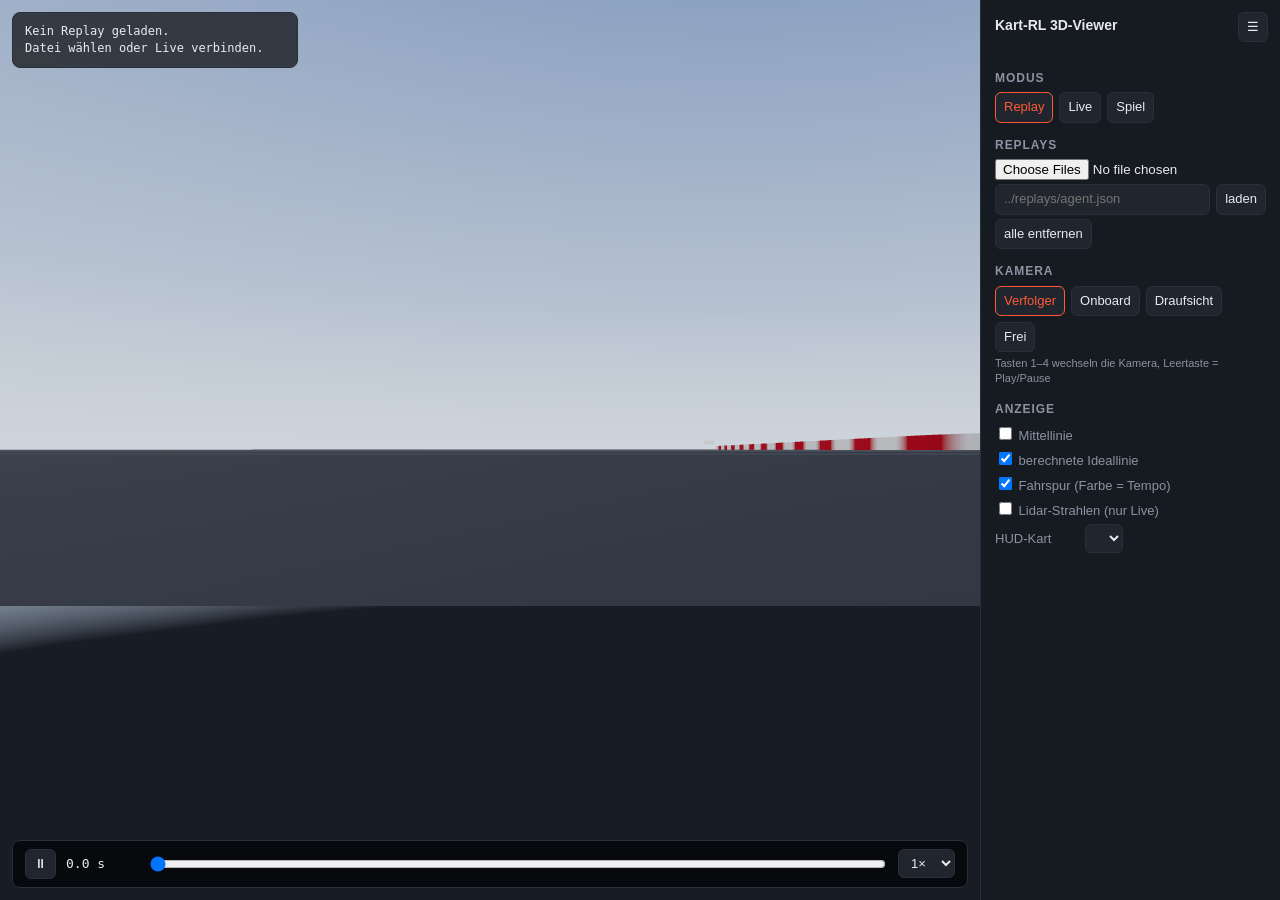
==== viewer/index.html @ 36a59f31 "Bandenregel über die Kart-Kontur, Drift-Strafe, Experiment-Dashboard, Spiel-Modus Mensch vs. KI, Ler" ====
<!doctype html>
<html lang="de">
<head>
<meta charset="utf-8">
<meta name="viewport" content="width=device-width, initial-scale=1">
<title>Kart-RL 3D-Viewer</title>
<style>
  :root { --bg:#0e1014; --panel:#161a21; --line:#2a303b; --fg:#e8eaf0; --muted:#8b93a3; --acc:#ff5a36; --ok:#3fd0ff; }
  html, body { margin:0; height:100%; background:var(--bg); color:var(--fg); font:13px/1.4 -apple-system, "Segoe UI", Roboto, sans-serif; overflow:hidden; }
  #scene { position:absolute; inset:0; }
  #hud { position:absolute; left:12px; top:12px; padding:10px 12px; background:#000000aa; border:1px solid var(--line); border-radius:8px; font-family: ui-monospace, Menlo, monospace; font-size:12px; white-space:pre; pointer-events:none; min-width:260px; }
  #panel { position:absolute; right:0; top:0; bottom:0; width:300px; background:var(--panel); border-left:1px solid var(--line); overflow-y:auto; padding:12px 14px 24px; box-sizing:border-box; transition:transform .2s; }
  #panel.hidden { transform:translateX(100%); }
  #toggle { position:absolute; right:12px; top:12px; z-index:5; }
  #panel.hidden ~ #toggle { right:12px; }
  h3 { margin:14px 0 6px; font-size:12px; text-transform:uppercase; letter-spacing:.08em; color:var(--muted); }
  button, select, input[type=text], input[type=number] { background:#20252e; color:var(--fg); border:1px solid var(--line); border-radius:6px; padding:5px 8px; font:inherit; }
  button { cursor:pointer; } button:hover { border-color:var(--muted); } button.active { border-color:var(--acc); color:var(--acc); }
  .row { display:flex; gap:6px; flex-wrap:wrap; align-items:center; margin:4px 0; }
  .row label { color:var(--muted); min-width:84px; }
  input[type=range] { width:100%; }
  .param { margin:6px 0; } .param .lbl { display:flex; justify-content:space-between; color:var(--muted); font-size:12px; }
  .param .lbl b { color:var(--fg); font-weight:500; font-family:ui-monospace, Menlo, monospace; }
  #timeline { position:absolute; left:12px; right:312px; bottom:12px; background:#000000aa; border:1px solid var(--line); border-radius:8px; padding:8px 12px; display:flex; gap:10px; align-items:center; }
  #panel.hidden ~ #timeline { right:12px; }
  #timeline input[type=range] { flex:1; }
  #legend { position:absolute; left:12px; bottom:64px; font-size:12px; pointer-events:none; }
  .sw { display:inline-block; width:10px; height:10px; border-radius:2px; margin-right:6px; vertical-align:middle; }
  #status { color:var(--muted); font-size:12px; min-height:16px; }
  .small { color:var(--muted); font-size:11px; }
  a { color:var(--ok); }
</style>
<script type="importmap">
{ "imports": { "three": "./vendor/three.module.js",
               "three/addons/": "./vendor/addons/" } }
</script>
</head>
<body>
<div id="scene"></div>
<div id="hud">lade Strecke …</div>
<div id="legend"></div>
<div id="panel">
  <div class="row"><b style="font-size:14px">Kart-RL 3D-Viewer</b></div>
  <div id="status"></div>

  <h3>Modus</h3>
  <div class="row">
    <button id="modeReplay" class="active">Replay</button>
    <button id="modeLive">Live</button>
    <button id="modeGame">Spiel</button>
  </div>

  <div id="replayBox">
    <h3>Replays</h3>
    <div class="row"><input type="file" id="file" accept=".json" multiple></div>
    <div class="row"><input type="text" id="url" placeholder="../replays/agent.json" style="flex:1"><button id="loadUrl">laden</button></div>
    <div id="replayList" class="small"></div>
    <div class="row"><button id="clearReplays">alle entfernen</button></div>
  </div>

  <div id="liveBox" style="display:none">
    <h3>Live (Python-Server)</h3>
    <div class="row"><input type="text" id="wsUrl" value="ws://localhost:8765" style="flex:1"><button id="connect">verbinden</button></div>
    <div id="trainingInfo" class="small" style="display:none; margin:6px 0">Training läuft. Das Kart fährt den <b>aktuellen Trainingsstand</b> (deterministisch, ohne Erkundungsrauschen) in Echtzeit; nach jedem Update fährt es mit der neuen Policy weiter. Policy wechseln und Parameter geht im Live-Server-Modus (<code>python -m kart_rl.live.server</code>).</div>
    <div id="gameBox" style="display:none">
      <div class="small" style="margin:6px 0">Du fährst gegen das Modell (halbtransparenter Geist, keine Kollision). Gleiche Physik, gleiche Bande: Kontakt kostet Tempo und macht die Runde ungültig.<br>
      <b>Pfeiltasten / WASD</b> = lenken, Gas, Bremse · <b>Backspace</b> = zurück auf die Strecke · <b>R</b> = Neustart · <b>1–4</b> = Kamera</div>
      <div class="row"><label>Name</label><input type="text" id="driverName" placeholder="dein Name" style="flex:1"><button id="setName">ok</button></div>
      <div class="row"><label>Gegner</label><select id="ghostPolicy" style="flex:1"></select></div>
      <div class="row"><button id="gameReset">Neustart (R)</button></div>
      <div id="gameLaps" class="small"></div>
    </div>
    <div id="serverControls">
      <div class="row">
        <button id="liveStart">Start</button><button id="liveStop">Stop</button><button id="liveReset">Reset</button>
      </div>
      <div class="row"><label>Policy</label><select id="policy" style="flex:1"></select></div>
      <div class="row"><label>Tempo</label><select id="liveSpeed"><option value="1">1×</option><option value="2">2×</option><option value="4">4×</option><option value="0">max</option></select></div>
      <h3>Parameter</h3>
      <div id="params" class="small">(Schema kommt vom Server)</div>
    </div>
  </div>

  <h3>Kamera</h3>
  <div class="row">
    <button data-cam="chase" class="cam active">Verfolger</button>
    <button data-cam="onboard" class="cam">Onboard</button>
    <button data-cam="top" class="cam">Draufsicht</button>
    <button data-cam="free" class="cam">Frei</button>
  </div>
  <div class="small">Tasten 1–4 wechseln die Kamera, Leertaste = Play/Pause</div>

  <h3>Anzeige</h3>
  <div class="row"><label><input type="checkbox" id="showCenter"> Mittellinie</label></div>
  <div class="row"><label><input type="checkbox" id="showRaceline" checked> berechnete Ideallinie</label></div>
  <div class="row"><label><input type="checkbox" id="showTrail" checked> Fahrspur (Farbe = Tempo)</label></div>
  <div class="row"><label><input type="checkbox" id="showLidar"> Lidar-Strahlen (nur Live)</label></div>
  <div class="row"><label>HUD-Kart</label><select id="hudKart"></select></div>
</div>
<button id="toggle">☰</button>
<div id="timeline">
  <button id="play">⏸</button>
  <span id="time" style="font-family:ui-monospace, Menlo, monospace; min-width:72px">0.0 s</span>
  <input type="range" id="scrub" min="0" max="1000" value="0">
  <select id="speed"><option value="0.25">¼×</option><option value="0.5">½×</option><option value="1" selected>1×</option><option value="2">2×</option><option value="4">4×</option></select>
</div>

<script type="module">
import * as THREE from 'three';
import { OrbitControls } from 'three/addons/controls/OrbitControls.js';
import { GLTFLoader } from 'three/addons/loaders/GLTFLoader.js';

// ------------------------------------------------------------------ helpers
const $ = id => document.getElementById(id);
const TRACK_URL = '../kart_rl/data/race_inn_roggwil.json';
const RACELINE_URL = '../kart_rl/data/race_inn_roggwil_raceline.json';
const DEFAULT_REPLAYS = ['../replays/agent.json', '../replays/baseline_raceline.json'];
const COLORS = [0xff5a36, 0x3fd0ff, 0xffb000, 0x7cff6b, 0xd36bff, 0xffffff];
const W = (x, y) => new THREE.Vector3(x, 0, -y);          // world (x east, y north) -> three.js
const lerpAngle = (a, b, t) => { let d = b - a; while (d > Math.PI) d -= 2 * Math.PI; while (d < -Math.PI) d += 2 * Math.PI; return a + d * t; };
const speedColor = v => new THREE.Color().setHSL(0.66 - 0.66 * Math.min(v / 18, 1), 0.9, 0.55);

// ------------------------------------------------------------------ scene
const renderer = new THREE.WebGLRenderer({ antialias: true });
renderer.setPixelRatio(Math.min(window.devicePixelRatio, 2));
renderer.shadowMap.enabled = true;
renderer.shadowMap.type = THREE.PCFSoftShadowMap;
renderer.toneMapping = THREE.ACESFilmicToneMapping;
$('scene').appendChild(renderer.domElement);
const scene = new THREE.Scene();
scene.background = new THREE.Color(0x0e1014);
scene.fog = new THREE.Fog(0x9fb4cc, 220, 520);
{ // sky dome with a vertical gradient (vertex colours on an inverted sphere)
  const g = new THREE.SphereGeometry(600, 32, 16);
  const pos = g.attributes.position, col = [];
  const top = new THREE.Color(0x2f5d9e), horizon = new THREE.Color(0xc9d8ea), ground = new THREE.Color(0x2a2e36);
  for (let i = 0; i < pos.count; i++) {
    const y = pos.getY(i) / 600;
    const c = y >= 0 ? horizon.clone().lerp(top, Math.pow(y, 0.6)) : horizon.clone().lerp(ground, Math.min(-y * 6, 1));
    col.push(c.r, c.g, c.b);
  }
  g.setAttribute('color', new THREE.Float32BufferAttribute(col, 3));
  const sky = new THREE.Mesh(g, new THREE.MeshBasicMaterial({ vertexColors: true, side: THREE.BackSide, fog: false }));
  scene.add(sky);
  scene.background = null;
}
const camera = new THREE.PerspectiveCamera(60, 1, 0.1, 800);
const controls = new OrbitControls(camera, renderer.domElement);
controls.enableDamping = true;
controls.enabled = false;

scene.add(new THREE.HemisphereLight(0xdfe7ff, 0x30343c, 1.1));
const sun = new THREE.DirectionalLight(0xffffff, 2.2);
sun.castShadow = true;
sun.shadow.mapSize.set(2048, 2048);
scene.add(sun);

function resize() {
  const w = window.innerWidth, h = window.innerHeight;
  renderer.setSize(w, h);
  camera.aspect = w / h;
  camera.updateProjectionMatrix();
}
window.addEventListener('resize', resize);
resize();

// ------------------------------------------------------------------ track
let track = null, raceline = null, center = null;
const overlays = {};
let bounds = { cx: 70, cz: -55, size: 140 };

function ribbon(left, right, color, closed, y = 0) {
  const n = left.length, pos = [], idx = [];
  for (let i = 0; i < n; i++) { pos.push(left[i][0], y, -left[i][1], right[i][0], y, -right[i][1]); }
  const m = closed ? n : n - 1;
  for (let i = 0; i < m; i++) { const j = (i + 1) % n; idx.push(2 * i, 2 * i + 1, 2 * j, 2 * i + 1, 2 * j + 1, 2 * j); }
  const g = new THREE.BufferGeometry();
  g.setAttribute('position', new THREE.Float32BufferAttribute(pos, 3));
  g.setIndex(idx);
  g.computeVertexNormals();
  const mesh = new THREE.Mesh(g, new THREE.MeshStandardMaterial({ color, roughness: 0.95, metalness: 0, side: THREE.DoubleSide }));
  mesh.receiveShadow = true;
  return mesh;
}

function wall(points, closed, h = 0.45) {
  const n = points.length, pos = [], col = [], idx = [];
  const red = new THREE.Color(0xd12c2c), white = new THREE.Color(0xf2f2f2);
  for (let i = 0; i < n; i++) {
    const c = (Math.floor(i / 3) % 2) ? red : white;
    pos.push(points[i][0], 0, -points[i][1], points[i][0], h, -points[i][1]);
    col.push(c.r, c.g, c.b, c.r, c.g, c.b);
  }
  const m = closed ? n : n - 1;
  for (let i = 0; i < m; i++) { const j = (i + 1) % n; idx.push(2 * i, 2 * i + 1, 2 * j, 2 * i + 1, 2 * j + 1, 2 * j); }
  const g = new THREE.BufferGeometry();
  g.setAttribute('position', new THREE.Float32BufferAttribute(pos, 3));
  g.setAttribute('color', new THREE.Float32BufferAttribute(col, 3));
  g.setIndex(idx);
  g.computeVertexNormals();
  const mesh = new THREE.Mesh(g, new THREE.MeshStandardMaterial({ vertexColors: true, roughness: 0.8, side: THREE.DoubleSide }));
  mesh.castShadow = true;
  return mesh;
}

function polyline(points, color, closed, y = 0.03, width = 1) {
  const pts = points.map(p => W(p[0], p[1]).setY(y));
  if (closed) pts.push(pts[0].clone());
  const g = new THREE.BufferGeometry().setFromPoints(pts);
  return new THREE.Line(g, new THREE.LineBasicMaterial({ color, linewidth: width, transparent: true, opacity: 0.9 }));
}

function checkerTexture() {
  const c = document.createElement('canvas'); c.width = 64; c.height = 16;
  const ctx = c.getContext('2d');
  for (let i = 0; i < 8; i++) for (let j = 0; j < 2; j++) { ctx.fillStyle = ((i + j) % 2) ? '#111' : '#eee'; ctx.fillRect(i * 8, j * 8, 8, 8); }
  const t = new THREE.CanvasTexture(c); t.magFilter = THREE.NearestFilter; return t;
}

function buildTrack(t) {
  track = t;
  const x = t.centerline.map(p => p[0]), y = t.centerline.map(p => p[1]);
  const x0 = Math.min(...x), x1 = Math.max(...x), y0 = Math.min(...y), y1 = Math.max(...y);
  bounds = { cx: (x0 + x1) / 2, cz: -(y0 + y1) / 2, size: Math.max(x1 - x0, y1 - y0) + 20 };
  const floor = new THREE.Mesh(new THREE.PlaneGeometry(bounds.size * 3, bounds.size * 3),
    new THREE.MeshStandardMaterial({ color: 0x3a3f48, roughness: 1 }));
  floor.rotation.x = -Math.PI / 2; floor.position.set(bounds.cx, -0.02, bounds.cz); floor.receiveShadow = true;
  scene.add(floor);
  const grid = new THREE.GridHelper(bounds.size * 2, 40, 0x4a505b, 0x4a505b);
  grid.position.set(bounds.cx, -0.015, bounds.cz); scene.add(grid);

  scene.add(ribbon(t.left_edge, t.right_edge, 0x6a6f78, true));
  scene.add(ribbon(t.pit_lane.left_edge, t.pit_lane.right_edge, 0x474a52, false, -0.005));
  scene.add(wall(t.left_edge, true));
  scene.add(wall(t.right_edge, true));
  // start/finish line
  const l = t.left_edge[0], r = t.right_edge[0];
  const len = Math.hypot(r[0] - l[0], r[1] - l[1]);
  const sf = new THREE.Mesh(new THREE.PlaneGeometry(len, 0.8), new THREE.MeshBasicMaterial({ map: checkerTexture() }));
  sf.rotation.x = -Math.PI / 2;
  sf.rotation.z = -Math.atan2(r[1] - l[1], r[0] - l[0]);
  sf.position.set((l[0] + r[0]) / 2, 0.01, -(l[1] + r[1]) / 2);
  scene.add(sf);
  // overlays
  overlays.center = polyline(t.centerline, 0x8a8f99, true, 0.03);
  overlays.center.visible = $('showCenter').checked;
  scene.add(overlays.center);
  // distance markers every 100 m
  for (let i = 0; i < t.centerline.length; i += 100) {
    const c = t.centerline[i], l = t.left_edge[i];
    const d = Math.hypot(l[0] - c[0], l[1] - c[1]) || 1;
    scene.add(label(`${i} m`, [l[0] + (l[0] - c[0]) / d * 1.5, l[1] + (l[1] - c[1]) / d * 1.5], 0.35));
  }
  // sun / shadow camera covering the track
  scene.children.filter(o => o.geometry && o.geometry.type === 'SphereGeometry' && o.material.side === THREE.BackSide)
    .forEach(o => o.position.set(bounds.cx, 0, bounds.cz));
  sun.position.set(bounds.cx - 60, 120, bounds.cz - 40);
  sun.target.position.set(bounds.cx, 0, bounds.cz); scene.add(sun.target);
  const s = sun.shadow.camera; s.left = -bounds.size; s.right = bounds.size; s.top = bounds.size; s.bottom = -bounds.size; s.far = 400;
  s.updateProjectionMatrix();
  setCamera('chase');
}

function label(text, p, scale = 1) {
  const c = document.createElement('canvas'); c.width = 256; c.height = 64;
  const ctx = c.getContext('2d'); ctx.font = '36px sans-serif'; ctx.fillStyle = '#cfd4dd'; ctx.textAlign = 'center';
  ctx.fillText(text, 128, 46);
  const sp = new THREE.Sprite(new THREE.SpriteMaterial({ map: new THREE.CanvasTexture(c), transparent: true }));
  sp.scale.set(8 * scale, 2 * scale, 1); sp.position.copy(W(p[0], p[1])).setY(0.9);
  return sp;
}

// ------------------------------------------------------------------ kart model
let gltfKart = null;
new GLTFLoader().load('assets/kart.glb', g => { gltfKart = g.scene; }, undefined, () => {});

function makeKart(color) {
  const g = new THREE.Group();
  if (gltfKart) { const m = gltfKart.clone(); g.add(m); return g; }
  const body = new THREE.MeshStandardMaterial({ color, roughness: 0.5, metalness: 0.2 });
  const dark = new THREE.MeshStandardMaterial({ color: 0x15171b, roughness: 0.9 });
  const add = (geo, mat, x, y, z, rx = 0, ry = 0, rz = 0) => { const m = new THREE.Mesh(geo, mat); m.position.set(x, y, z); m.rotation.set(rx, ry, rz); m.castShadow = true; g.add(m); return m; };
  add(new THREE.BoxGeometry(1.5, 0.06, 0.9), body, 0.05, 0.12, 0);            // floor tray
  add(new THREE.BoxGeometry(0.55, 0.18, 0.85), body, 0.78, 0.2, 0);           // nose
  add(new THREE.BoxGeometry(0.9, 0.14, 0.2), body, -0.1, 0.17, 0.55);         // side pods
  add(new THREE.BoxGeometry(0.9, 0.14, 0.2), body, -0.1, 0.17, -0.55);
  add(new THREE.BoxGeometry(0.1, 0.16, 1.3), body, -0.9, 0.2, 0);             // rear bumper
  add(new THREE.BoxGeometry(0.42, 0.5, 0.46), dark, -0.3, 0.38, 0);           // seat
  add(new THREE.BoxGeometry(0.3, 0.45, 0.38), new THREE.MeshStandardMaterial({ color: 0x2f6fde }), -0.25, 0.5, 0); // torso
  add(new THREE.SphereGeometry(0.15, 16, 12), new THREE.MeshStandardMaterial({ color: 0xf2f2f2 }), -0.25, 0.86, 0); // helmet
  add(new THREE.BoxGeometry(0.35, 0.08, 0.2), dark, -0.35, 0.28, 0.42);       // engine
  const wheel = new THREE.MeshStandardMaterial({ color: 0x101114, roughness: 0.7 });
  const fw = (z) => add(new THREE.CylinderGeometry(0.14, 0.14, 0.13, 20), wheel, 0.52, 0.14, z, Math.PI / 2, 0, 0);
  const rw = (z) => add(new THREE.CylinderGeometry(0.17, 0.17, 0.2, 20), wheel, -0.52, 0.17, z, Math.PI / 2, 0, 0);
  g.userData.frontWheels = [fw(0.5), fw(-0.5)];
  rw(0.6); rw(-0.6);
  const sw = add(new THREE.TorusGeometry(0.14, 0.02, 8, 24), dark, 0.12, 0.52, 0, 0, Math.PI / 2 + 0.6, 0);
  g.userData.steeringWheel = sw;
  return g;
}

// ------------------------------------------------------------------ replays / karts
const karts = [];   // {name, color, traj, group, trail, trailN, lapTimes}
let tCursor = 0, playing = true, playSpeed = 1, mode = 'replay';
let hudIndex = 0;

function addKart(name, traj, meta = {}) {
  const color = COLORS[karts.length % COLORS.length];
  const group = makeKart(color);
  scene.add(group);
  const n = traj.t.length;
  const g = new THREE.BufferGeometry();
  g.setAttribute('position', new THREE.Float32BufferAttribute(new Float32Array(Math.max(n, 2) * 3), 3));
  g.setAttribute('color', new THREE.Float32BufferAttribute(new Float32Array(Math.max(n, 2) * 3), 3));
  const trail = new THREE.Line(g, new THREE.LineBasicMaterial({ vertexColors: true, transparent: true, opacity: 0.85 }));
  trail.frustumCulled = false;
  scene.add(trail);
  const k = { name, color, traj, group, trail, trailN: 0, meta, lapTimes: meta.lap_times || [] };
  karts.push(k);
  fillTrail(k);
  refreshKartList();
  return k;
}

function fillTrail(k) {
  const n = k.traj.t.length, pos = k.trail.geometry.attributes.position, col = k.trail.geometry.attributes.color;
  if (pos.count < n) {  // grow (live mode)
    const g = k.trail.geometry;
    const cap = Math.max(n * 2, 1024);
    const np = new Float32Array(cap * 3), nc = new Float32Array(cap * 3);
    np.set(pos.array); nc.set(col.array);
    g.setAttribute('position', new THREE.Float32BufferAttribute(np, 3));
    g.setAttribute('color', new THREE.Float32BufferAttribute(nc, 3));
    k.trailN = 0;
    return fillTrail(k);
  }
  for (let i = k.trailN; i < n; i++) {
    pos.setXYZ(i, k.traj.x[i], 0.08, -k.traj.y[i]);
    const c = speedColor(Math.hypot(k.traj.vx[i], k.traj.vy[i] || 0));
    col.setXYZ(i, c.r, c.g, c.b);
  }
  pos.needsUpdate = true; col.needsUpdate = true;
  k.trailN = n;
}

function removeKarts() {
  for (const k of karts) { scene.remove(k.group); scene.remove(k.trail); }
  karts.length = 0;
  refreshKartList();
}

function refreshKartList() {
  $('replayList').innerHTML = karts.map((k, i) => `<div><span class="sw" style="background:#${k.color.toString(16).padStart(6, '0')}"></span>${k.name}` +
    (k.lapTimes.length ? ` – Runden: ${k.lapTimes.map(t => t.toFixed(2) + ' s').join(', ')}` : '') + `</div>`).join('');
  $('legend').innerHTML = karts.map(k => `<div><span class="sw" style="background:#${k.color.toString(16).padStart(6, '0')}"></span>${k.name}</div>`).join('');
  $('hudKart').innerHTML = karts.map((k, i) => `<option value="${i}">${k.name}</option>`).join('');
  $('hudKart').value = Math.min(hudIndex, Math.max(karts.length - 1, 0));
  updateScrub();
}

function maxTime() { return Math.max(0, ...karts.map(k => k.traj.t[k.traj.t.length - 1] || 0)); }
function updateScrub() { const m = maxTime(); $('scrub').max = Math.max(1, Math.round(m * 10)); }

function sample(traj, t) {
  const T = traj.t, n = T.length;
  if (n === 0) return null;
  if (t <= T[0]) return at(traj, 0);
  if (t >= T[n - 1]) return at(traj, n - 1);
  let lo = 0, hi = n - 1;
  while (hi - lo > 1) { const mid = (lo + hi) >> 1; if (T[mid] <= t) lo = mid; else hi = mid; }
  const a = at(traj, lo), b = at(traj, hi), u = (t - T[lo]) / Math.max(T[hi] - T[lo], 1e-6);
  const out = {};
  for (const key of Object.keys(a)) {
    if (typeof a[key] !== 'number') { out[key] = a[key]; continue; }
    out[key] = key === 'yaw' ? lerpAngle(a[key], b[key], u) : (key === 'lap' ? a[key] : a[key] + (b[key] - a[key]) * u);
  }
  return out;
}
function at(traj, i) { const o = {}; for (const key of Object.keys(traj)) o[key] = traj[key][i]; return o; }

// ------------------------------------------------------------------ camera
let camMode = 'chase';
const camPos = new THREE.Vector3(), camLook = new THREE.Vector3();
function setCamera(m) {
  camMode = m;
  document.querySelectorAll('.cam').forEach(b => b.classList.toggle('active', b.dataset.cam === m));
  controls.enabled = (m === 'free');
  if (m === 'top') { camera.position.set(bounds.cx, bounds.size * 1.05, bounds.cz + 1); camera.lookAt(bounds.cx, 0, bounds.cz); }
  if (m === 'free') { controls.target.set(bounds.cx, 0, bounds.cz); camera.position.set(bounds.cx + 40, 60, bounds.cz + 90); controls.update(); }
}
document.querySelectorAll('.cam').forEach(b => b.addEventListener('click', () => setCamera(b.dataset.cam)));

function updateCamera(k, st, dt) {
  if (!st) return;
  const p = W(st.x, st.y), fwd = new THREE.Vector3(Math.cos(st.yaw), 0, -Math.sin(st.yaw));
  if (camMode === 'chase') {
    camPos.copy(p).addScaledVector(fwd, -9).add(new THREE.Vector3(0, 4, 0));
    camLook.copy(p).addScaledVector(fwd, 6).add(new THREE.Vector3(0, 0.8, 0));
    const a = 1 - Math.exp(-dt * 4);
    camera.position.lerp(camPos, a);
    camera.lookAt(camLook);
  } else if (camMode === 'onboard') {
    camera.position.copy(p).addScaledVector(fwd, -0.2).add(new THREE.Vector3(0, 1.0, 0));
    camLook.copy(p).addScaledVector(fwd, 10).add(new THREE.Vector3(0, 0.5, 0));
    camera.lookAt(camLook);
  }
}

// ------------------------------------------------------------------ HUD
function fmt(v, d = 1) { return (v === undefined || v === null || Number.isNaN(v)) ? '–' : v.toFixed(d); }
function hud(k, st) {
  if (!k || !st) { $('hud').textContent = karts.length ? '' : 'Kein Replay geladen.\nDatei wählen oder Live verbinden.'; return; }
  const v = Math.hypot(st.vx, st.vy || 0) * 3.6;
  const lap = (st.lap ?? 0) + 1;
  let lapT = st.t - (k.lapStarts && k.lapStarts[st.lap] !== undefined ? k.lapStarts[st.lap] : 0);
  const last = k.lapTimes[st.lap - 1];
  const lines = [
    `${k.name}`,
    `t ${fmt(st.t)} s   Runde ${lap}   Rundenzeit ${fmt(lapT, 2)} s` + (last ? `   letzte ${last.toFixed(2)} s` : ''),
    `v ${fmt(v)} km/h   s ${fmt(st.s, 0)} m`,
    `Lenkung ${fmt((st.steer || 0) * 57.3)}°   Gas/Bremse ${fmt(st.throttle, 2)}   Drift ${fmt(Math.abs(st.vx) > 1 ? Math.abs(Math.atan2(st.vy || 0, st.vx)) * 57.3 : 0)}°`,
  ];
  for (const key of ['compound', 'tire_wear', 'grip', 'boost', 'in_pit', 'pit_stops']) {
    if (st[key] !== undefined) lines.push(`${key}: ${typeof st[key] === 'number' ? fmt(st[key], 2) : st[key]}`);
  }
  if (k.lapTimes.length) lines.push(`Runden: ${k.lapTimes.map(t => t.toFixed(2)).join(' | ')}  beste ${Math.min(...k.lapTimes).toFixed(2)} s`);
  if (game && game.du) {
    if (game.countdown > 0) lines.push('', `START IN ${Math.ceil(game.countdown)} …`);
    const g = (h) => `Runde ${h.lap}  aktuell ${fmt(h.current, 2)} s  letzte ${h.last != null ? fmt(h.last, 2) + (h.last_valid === false ? '*' : '') : '–'}  beste ${h.best != null ? fmt(h.best, 2) : '–'}`;
    lines.push('', `DU   ${g(game.du)}${game.du.contact ? '   BANDENKONTAKT – Runde ungültig' : ''}`, `KI   ${g(game.ki)}`);
    if (game.delta !== undefined) lines.push(`Δ beste Runde ${game.delta > 0 ? '+' : ''}${game.delta.toFixed(2)} s ${game.delta > 0 ? '(KI schneller)' : '(du bist schneller!)'}`);
  }
  if (training) {
    const head = training.finished ? 'TRAINING FERTIG' : 'TRAINING';
    const gen = training.generation ? `   Generation ${training.generation}` : '';
    lines.push('', `${head}  ${training.steps.toLocaleString('de-CH')} Schritte${gen}   ${training.episodes ? training.episodes + ' Episoden   ' : ''}${fmt(training.steps_per_s, 0)} Schritte/s`,
      `Ø Return ${fmt(training.ep_rew_mean, 0)}   beste Rundenzeit ${training.best_lap ? training.best_lap.toFixed(2) + ' s' : '–'}   ${fmt(training.elapsed_s / 60, 1)} min`);
    if (training.population) {
      lines.push('Population (Rang, Rundenzeit, Lernrate):');
      for (const w of training.population) lines.push(`  w${w.id}  ${w.lap ? w.lap.toFixed(2) + ' s' : fmt(w.distance, 0) + ' m'}   lr ${Number(w.lr).toExponential(1)}  ent ${fmt(w.ent, 3)}  clip ${fmt(w.clip, 2)}`);
    }
  }
  $('hud').textContent = lines.join('\n');
}
let training = null;

function computeLapStarts(k) {
  const starts = [0]; const L = k.traj.lap;
  for (let i = 1; i < L.length; i++) if (L[i] !== L[i - 1]) starts[L[i]] = k.traj.t[i];
  k.lapStarts = starts;
}

// ------------------------------------------------------------------ main loop
const clock = new THREE.Clock();
function animate() {
  requestAnimationFrame(animate);
  frame(Math.min(clock.getDelta(), 0.1));
}
const renderOnce = () => frame(1 / 60);
function frame(dt) {
  if (mode === 'replay') {
    if (playing && karts.length) { tCursor += dt * playSpeed; if (tCursor > maxTime()) tCursor = 0; }
  }
  let hudState = null, hudK = karts[hudIndex] || karts[0];
  for (const k of karts) {
    const st = (mode === 'live' || mode === 'game') ? (k.traj.t.length ? at(k.traj, k.traj.t.length - 1) : null) : sample(k.traj, tCursor);
    if (!st) continue;
    k.group.position.copy(W(st.x, st.y));
    k.group.rotation.y = st.yaw;
    if (k.group.userData.frontWheels) for (const w of k.group.userData.frontWheels) w.rotation.y = st.steer || 0;
    if (k.group.userData.steeringWheel) k.group.userData.steeringWheel.rotation.x = -(st.steer || 0) * 2.5;
    k.trail.visible = $('showTrail').checked;
    if (k.trail.visible) {
      const n = k.traj.t.length; let hi = n;
      if (mode === 'replay') { hi = 0; while (hi < n && k.traj.t[hi] <= tCursor) hi++; }
      k.trail.geometry.setDrawRange(0, Math.max(hi, 1));
    }
    if (k.group.userData.offMarker) k.group.userData.offMarker.visible = !!st.off_track;
    if (k === hudK) hudState = st;
  }
  if (hudK && hudState) updateCamera(hudK, hudState, dt);
  hud(hudK, hudState);
  if (mode === 'replay') { $('time').textContent = `${tCursor.toFixed(1)} s`; if (!scrubbing) $('scrub').value = Math.round(tCursor * 10); }
  if (lidarLines) lidarLines.visible = $('showLidar').checked && mode === 'live';
  if (game) { const gk = liveKarts['du']; if (gk && gk !== karts[hudIndex]) { hudIndex = karts.indexOf(gk); $('hudKart').value = hudIndex; } }
  if (controls.enabled) controls.update();
  renderer.render(scene, camera);
}

// ------------------------------------------------------------------ UI wiring
let scrubbing = false;
$('scrub').addEventListener('input', e => { scrubbing = true; tCursor = e.target.value / 10; });
$('scrub').addEventListener('change', () => { scrubbing = false; });
$('play').addEventListener('click', () => { playing = !playing; $('play').textContent = playing ? '⏸' : '▶'; });
$('speed').addEventListener('change', e => { playSpeed = parseFloat(e.target.value); });
$('toggle').addEventListener('click', () => $('panel').classList.toggle('hidden'));
$('showCenter').addEventListener('change', e => { if (overlays.center) overlays.center.visible = e.target.checked; });
$('showRaceline').addEventListener('change', e => { if (overlays.raceline) overlays.raceline.visible = e.target.checked; });
$('hudKart').addEventListener('change', e => { hudIndex = parseInt(e.target.value); });
$('clearReplays').addEventListener('click', () => { removeKarts(); tCursor = 0; });
window.addEventListener('keydown', e => {
  if (e.target.tagName === 'INPUT' || e.target.tagName === 'SELECT') return;
  if (e.key === ' ') { e.preventDefault(); if (mode === 'replay') $('play').click(); }
  const cams = { '1': 'chase', '2': 'onboard', '3': 'top', '4': 'free' };
  if (cams[e.key]) setCamera(cams[e.key]);
});
$('modeReplay').addEventListener('click', () => setMode('replay'));
$('modeLive').addEventListener('click', () => setMode('live'));
$('modeGame').addEventListener('click', () => setMode('game'));
function setMode(m) {
  if (m === 'live' || m === 'game') { for (const k of [...karts]) if (!Object.values(liveKarts).includes(k)) { scene.remove(k.group); scene.remove(k.trail); karts.splice(karts.indexOf(k), 1); } refreshKartList(); }
  if (m === 'replay') { clearLive(); training = null; game = null; }
  mode = m;
  $('modeReplay').classList.toggle('active', m === 'replay');
  $('modeLive').classList.toggle('active', m === 'live');
  $('modeGame').classList.toggle('active', m === 'game');
  $('replayBox').style.display = m === 'replay' ? '' : 'none';
  $('liveBox').style.display = (m === 'live' || m === 'game') ? '' : 'none';
  $('gameBox').style.display = m === 'game' ? '' : 'none';
  if (m !== 'game') $('serverControls').style.display = '';
  $('timeline').style.display = m === 'replay' ? '' : 'none';
}

function loadReplayObject(name, obj) {
  const traj = obj.trajectory || obj;
  if (!traj.t || !traj.x) { status(`${name}: kein gültiges Replay`); return; }
  const k = addKart(name.replace(/\.json$/, ''), traj, obj.meta || {});
  computeLapStarts(k);
  status(`geladen: ${name} (${traj.t.length} Schritte)`);
}
$('file').addEventListener('change', async e => {
  for (const f of e.target.files) loadReplayObject(f.name, JSON.parse(await f.text()));
});
$('loadUrl').addEventListener('click', () => loadReplayUrl($('url').value));
async function loadReplayUrl(url, quiet = false) {
  try { const r = await fetch(url); if (!r.ok) throw new Error(r.status); loadReplayObject(url.split('/').pop(), await r.json()); }
  catch (err) { if (!quiet) status(`konnte ${url} nicht laden (${err.message})`); }
}
function status(msg) { $('status').textContent = msg; }

// ------------------------------------------------------------------ live mode
let ws = null, liveKart = null, lidarLines = null;
let retryUntil = 0, retryTimer = null;   // auto-reconnect while a freshly started trainer/server is still booting
function connectLive() {
  clearTimeout(retryTimer);
  let opened = false;
  ws = new WebSocket($('wsUrl').value);
  ws.onopen = () => { opened = true; retryUntil = 0; status('verbunden'); $('connect').textContent = 'trennen'; };
  ws.onclose = () => {
    ws = null; training = null; $('connect').textContent = 'verbinden';
    if (!opened && Date.now() < retryUntil) {
      status(`Server startet noch – verbinde erneut … (${Math.ceil((retryUntil - Date.now()) / 1000)} s)`);
      retryTimer = setTimeout(connectLive, 2000);
    } else status(opened ? 'Verbindung getrennt' : 'Verbindung fehlgeschlagen – läuft der Server? (Dashboard: Log des Laufs prüfen)');
  };
  ws.onerror = () => {};
  ws.onmessage = ev => handleLive(JSON.parse(ev.data));
}
$('connect').addEventListener('click', () => {
  if (ws) { retryUntil = 0; clearTimeout(retryTimer); ws.close(); ws = null; $('connect').textContent = 'verbinden'; return; }
  retryUntil = Date.now() + 15000;
  connectLive();
});
const send = o => { if (ws && ws.readyState === 1) ws.send(JSON.stringify(o)); };
$('liveStart').addEventListener('click', () => send({ type: 'control', action: 'start' }));
$('liveStop').addEventListener('click', () => send({ type: 'control', action: 'stop' }));
$('liveReset').addEventListener('click', () => { send({ type: 'control', action: 'reset' }); });
$('policy').addEventListener('change', e => send({ type: 'select_policy', path: e.target.value }));
$('liveSpeed').addEventListener('change', e => send({ type: 'set_speed', factor: parseFloat(e.target.value) }));

const liveKarts = {};   // id -> kart
function clearLive() {
  for (const k of Object.values(liveKarts)) { scene.remove(k.group); scene.remove(k.trail); karts.splice(karts.indexOf(k), 1); }
  for (const id of Object.keys(liveKarts)) delete liveKarts[id];
  liveKart = null;
  refreshKartList();
}
function liveKartFor(id, name) {
  if (liveKarts[id]) return liveKarts[id];
  const traj = { t: [], x: [], y: [], yaw: [], vx: [], vy: [], steer: [], throttle: [], s: [], lap: [] };
  const k = addKart(name || `Kart ${id}`, traj, {});
  k.lapStarts = [0];
  const marker = new THREE.Mesh(new THREE.SphereGeometry(0.35, 12, 8), new THREE.MeshBasicMaterial({ color: 0xff2020 }));
  marker.position.y = 1.4; marker.visible = false; k.group.add(marker); k.group.userData.offMarker = marker;
  liveKarts[id] = k;
  if (!liveKart) { liveKart = k; hudIndex = karts.indexOf(k); $('hudKart').value = hudIndex; }
  return k;
}
function pushState(k, st) {
  const tr = k.traj;
  const n = tr.t.length;
  if (n && st.t < tr.t[n - 1]) {            // new episode: start a fresh trace
    for (const key of Object.keys(tr)) tr[key].length = 0;
    k.trailN = 0; k.lapStarts = [0]; k.lapTimes = [];
  }
  for (const key of Object.keys(st)) { if (key === 'id' || key === 'hist') continue; if (!tr[key]) tr[key] = []; tr[key].push(st[key]); }
  if (st.lap !== undefined && k.lapStarts[st.lap] === undefined) k.lapStarts[st.lap] = st.t;
  fillTrail(k);
}
function newLiveKart(name) { clearLive(); liveKartFor(0, name); }

function handleLive(m) {
  if (m.type === 'hello') {
    $('policy').innerHTML = m.policies.map(p => `<option value="${p}" ${p === m.policy ? 'selected' : ''}>${p}</option>`).join('');
    buildParams(m.schema);
    clearLive(); training = null;
    const isTraining = m.mode === 'training', isGame = m.mode === 'game';
    if (isGame && mode !== 'game') setMode('game');
    $('serverControls').style.display = (isTraining || isGame) ? 'none' : '';
    $('trainingInfo').style.display = isTraining ? '' : 'none';
    if (isGame) {
      game = { driver: m.driver, policy: m.policy };
      $('ghostPolicy').innerHTML = m.policies.map(p => `<option value="${p}" ${p === m.policy ? 'selected' : ''}>${p}</option>`).join('');
      let stored = ''; try { stored = localStorage.getItem('driverName') || ''; } catch (e) {}
      if (!$('driverName').value) $('driverName').value = m.driver !== 'du' ? m.driver : stored;
      if (m.driver === 'du' && stored) { send({ type: 'set_name', name: stored }); game.driver = stored; }
      status(`Spiel gegen ${m.policy.split('/').slice(-2, -1)[0] || m.policy} – Pfeiltasten/WASD fahren, R = Neustart`); setCamera('chase');
    }
    else if (isTraining) { newLiveKart('aktueller Trainingsstand'); status(`Training: ${m.policy}`); setCamera('chase'); }
    else { newLiveKart(m.policy || 'live'); status(`Server: ${m.track}, Policy ${m.policy}`); }
  } else if (m.type === 'state') {
    const k = liveKartFor(0, $('policy').value || 'live');
    pushState(k, m.state);
    if (m.lap_times) k.lapTimes = m.lap_times;
    if (m.training) training = m.training;
    if (m.lidar) drawLidar(m.state, m.lidar);
  } else if (m.type === 'states') {
    if (m.game) { game = { ...game, ...m.game }; renderGameLaps(); }
    for (const st of m.states) {
      const k = liveKartFor(st.id, m.game ? (st.id === 'du' ? (m.game.driver === 'du' ? 'du' : m.game.driver) : `KI: ${m.game.policy.split('/').slice(-2).join('/')}`) : `Training-Env ${st.id}`);
      if (st.ghost && !k.isGhost) makeGhost(k);
      if (st.hist && st.hist.length) {   // intermediate positions since the last message -> smooth trail
        for (const [t, x, y, v] of st.hist) {
          if (t >= st.t) continue;
          pushState(k, { t, x, y, yaw: st.yaw, vx: v, vy: 0, steer: st.steer, throttle: st.throttle, s: st.s, lap: st.lap, off_track: false });
        }
      }
      pushState(k, st);
    }
    if (m.training) training = m.training;
  } else if (m.type === 'lap') {
    const who = m.who === 'du' ? 'Du' : 'KI';
    status(`${who}: Runde ${m.lap_time.toFixed(2)} s${m.valid ? '' : ' (Bandenkontakt, ungültig)'}` + (m.best_du && m.best_ki ? ` – beste: du ${m.best_du.toFixed(2)} / KI ${m.best_ki.toFixed(2)}` : ''));
  } else if (m.type === 'episode_end') {
    status(`Episode: ${m.reason}, Runden ${(m.lap_times || []).map(t => t.toFixed(2)).join(', ')}`);
    refreshKartList();
  } else if (m.type === 'reset') {
    for (const k of Object.values(liveKarts)) { for (const key of Object.keys(k.traj)) k.traj[key].length = 0; k.trailN = 0; k.lapStarts = [0]; k.lapTimes = []; }
    if (game) { game.du = null; game.ki = null; game.delta = undefined; renderGameLaps(); }
  } else if (m.type === 'params') {
    for (const [key, val] of Object.entries(m.values)) { const el = document.querySelector(`[data-param="${key}"]`); if (el) { el.value = val; el.previousElementSibling.querySelector('b').textContent = Number(val).toFixed(2); } }
  } else if (m.type === 'policies') {
    $('policy').innerHTML = m.policies.map(p => `<option value="${p}">${p}</option>`).join('');
  }
}

// ------------------------------------------------------------------ game mode
let game = null;
const heldKeys = { left: false, right: false, up: false, down: false };
const KEYMAP = { ArrowLeft: 'left', a: 'left', A: 'left', ArrowRight: 'right', d: 'right', D: 'right', ArrowUp: 'up', w: 'up', W: 'up', ArrowDown: 'down', s: 'down', S: 'down' };
function sendKeys() { send({ type: 'keys', ...heldKeys }); }
window.addEventListener('keydown', e => {
  if (mode !== 'game') return;
  if (e.target.tagName === 'INPUT' || e.target.tagName === 'SELECT') {
    if (!e.key.startsWith('Arrow')) return;   // typing in a field; arrow keys always drive
    e.target.blur();
  }
  const k = KEYMAP[e.key];
  if (k) { e.preventDefault(); if (!heldKeys[k]) { heldKeys[k] = true; sendKeys(); } }
  if (e.key === 'r' || e.key === 'R') send({ type: 'control', action: 'reset' });
  if (e.key === 'Backspace') { e.preventDefault(); send({ type: 'control', action: 'respawn' }); }
});
window.addEventListener('keyup', e => {
  const k = KEYMAP[e.key];
  if (k && heldKeys[k]) { heldKeys[k] = false; if (mode === 'game') sendKeys(); }
});
window.addEventListener('blur', () => { for (const k in heldKeys) heldKeys[k] = false; if (mode === 'game') sendKeys(); });
function makeGhost(k) {
  k.isGhost = true;
  k.group.traverse(o => { if (o.isMesh) { o.material = o.material.clone(); o.material.transparent = true; o.material.opacity = 0.4; o.castShadow = false; } });
  if (k.trail && k.trail.material) { k.trail.material.transparent = true; k.trail.material.opacity = 0.35; }
}
function renderGameLaps() {
  if (!game) return;
  const row = (who, h) => h ? `<tr><td><b>${who}</b></td><td>${h.lap}</td><td>${fmt(h.current, 2)}</td><td>${h.last != null ? fmt(h.last, 2) + (h.last_valid === false ? '*' : '') : '–'}</td><td>${h.best != null ? fmt(h.best, 2) : '–'}</td></tr>` : '';
  const delta = game.delta !== undefined ? `<div style="margin-top:4px">Δ beste Runde: <b>${game.delta > 0 ? '+' : ''}${game.delta.toFixed(2)} s</b> ${game.delta > 0 ? '(KI schneller)' : game.delta < 0 ? '(du bist schneller!)' : ''}</div>` : '';
  $('gameLaps').innerHTML = `<table style="width:100%;border-collapse:collapse;margin-top:6px"><tr><th></th><th>Runde</th><th>aktuell</th><th>letzte</th><th>beste</th></tr>${row(game.driver && game.driver !== 'du' ? game.driver : 'Du', game.du)}${row('KI', game.ki)}</table>${delta}<div class="small" style="opacity:.7">* = Bandenkontakt, zählt nicht. Alle Runden landen in runs/human/laps.csv, Replays in replays/human/.</div>`;
}
$('setName').addEventListener('click', () => { const n = $('driverName').value.trim(); if (n) { send({ type: 'set_name', name: n }); if (game) { game.driver = n; } try { localStorage.setItem('driverName', n); } catch (e) {} } $('driverName').blur(); $('setName').blur(); status('Name gesetzt – Pfeiltasten/WASD fahren (Klick in die 3D-Ansicht, falls nichts passiert)'); });
$('driverName').addEventListener('keydown', e => { if (e.key === 'Enter') { e.preventDefault(); $('setName').click(); } });
renderer.domElement.addEventListener('mousedown', () => { if (document.activeElement && document.activeElement.blur) document.activeElement.blur(); });
$('ghostPolicy').addEventListener('change', e => send({ type: 'select_policy', path: e.target.value }));
$('gameReset').addEventListener('click', () => send({ type: 'control', action: 'reset' }));

function drawLidar(st, lidar) {
  if (!lidarLines) {
    lidarLines = new THREE.LineSegments(new THREE.BufferGeometry(), new THREE.LineBasicMaterial({ color: 0x3fd0ff, transparent: true, opacity: 0.6 }));
    scene.add(lidarLines);
  }
  const pts = [];
  for (const [ang, d] of lidar) {
    const a = st.yaw + ang;
    pts.push(st.x, 0.3, -st.y, st.x + Math.cos(a) * d, 0.3, -(st.y + Math.sin(a) * d));
  }
  lidarLines.geometry.setAttribute('position', new THREE.Float32BufferAttribute(pts, 3));
}

function buildParams(schema) {
  const box = $('params'); box.innerHTML = '';
  let group = null;
  for (const p of schema) {
    const g = p.key.split('.')[0];
    if (g !== group) { group = g; const h = document.createElement('div'); h.className = 'small'; h.style.marginTop = '8px'; h.textContent = ({ kart: 'Kart', env: 'Umgebung', tires: 'Reifen', pit: 'Boxenstopp', boost: 'Boost' })[g] || g; box.appendChild(h); }
    const d = document.createElement('div'); d.className = 'param';
    d.innerHTML = `<div class="lbl"><span>${p.label}</span><b>${Number(p.value).toFixed(2)}</b></div>` +
      `<input type="range" data-param="${p.key}" min="${p.min}" max="${p.max}" step="${p.step}" value="${p.value}">`;
    const inp = d.querySelector('input');
    inp.addEventListener('input', () => { d.querySelector('b').textContent = Number(inp.value).toFixed(2); });
    inp.addEventListener('change', () => send({ type: 'set_params', values: { [p.key]: parseFloat(inp.value) } }));
    box.appendChild(d);
  }
  if (!schema.length) box.textContent = '(keine Parameter)';
}

// ------------------------------------------------------------------ scripting API (scripts/record_viewer.py)
window.kartViewer = {
  ready: false,
  setTime(t) { tCursor = t; playing = false; $('play').textContent = '▶'; renderOnce(); },
  play(on) { playing = !!on; $('play').textContent = playing ? '⏸' : '▶'; },
  setCamera(m) { setCamera(m); },
  setHudKart(i) { hudIndex = i; $('hudKart').value = i; },
  setPanel(visible) { $('panel').classList.toggle('hidden', !visible); },
  loadReplay(url) { return loadReplayUrl(url); },
  connect(url) { $('wsUrl').value = url; if (!ws) $('connect').click(); },
  karts() { return karts.map(k => ({ name: k.name, steps: k.traj.t.length, lapTimes: k.lapTimes })); },
  maxTime,
};

// ------------------------------------------------------------------ start
(async () => {
  try {
    const t = await (await fetch(TRACK_URL)).json();
    buildTrack(t);
    try {
      const rl = await (await fetch(RACELINE_URL)).json();
      overlays.raceline = polyline(rl.points, 0x3fd0ff, true, 0.04);
      overlays.raceline.visible = $('showRaceline').checked;
      scene.add(overlays.raceline);
    } catch (e) { /* no raceline file */ }
    $('hud').textContent = 'Strecke geladen. Replay wählen …';
  } catch (e) {
    $('hud').textContent = 'Strecke konnte nicht geladen werden.\nDen Viewer über einen HTTP-Server aus dem Repo-Root öffnen:\n  python scripts/serve_viewer.py';
  }
  const params = new URLSearchParams(location.search);
  const urls = params.getAll('replay');
  for (const u of (urls.length ? urls : DEFAULT_REPLAYS)) await loadReplayUrl(u, true);
  if (params.get('ws')) $('wsUrl').value = `ws://localhost:${params.get('ws')}`;
  if (params.get('live') !== null) { setMode('live'); retryUntil = Date.now() + 90000; connectLive(); }
  if (params.get('game') !== null) { setMode('game'); retryUntil = Date.now() + 90000; connectLive(); }
  if (params.get('cam')) setCamera(params.get('cam'));
  if (params.get('panel') === '0') $('panel').classList.add('hidden');
  window.kartViewer.ready = true;
  animate();
})();
</script>
</body>
</html>
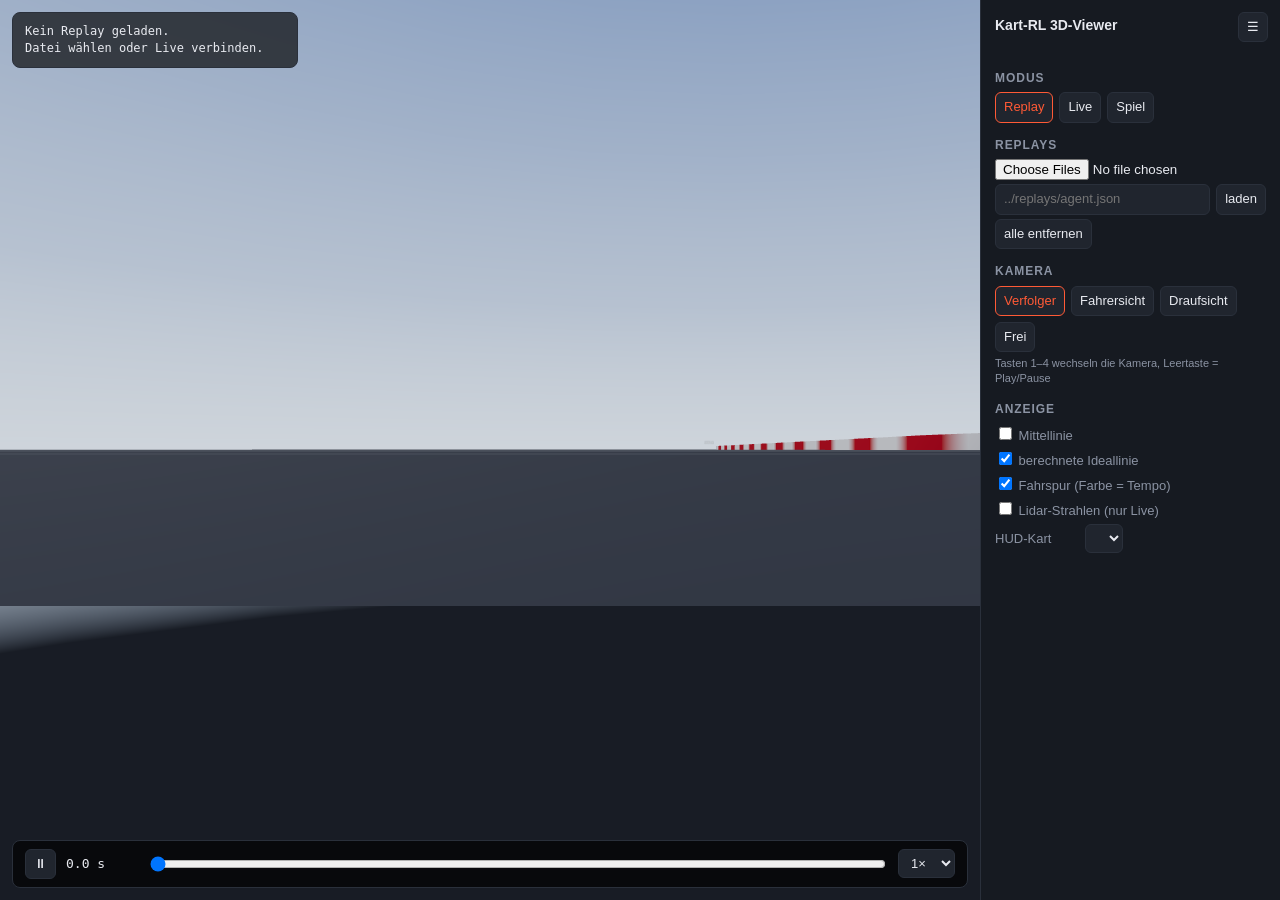
==== commit 82f0323a: "Widen Roggwil arcade circuit and align grid, lap gates and driver view" ====
--- a/viewer/index.html
+++ b/viewer/index.html
@@ -4,6 +4,8 @@
 <meta charset="utf-8">
 <meta name="viewport" content="width=device-width, initial-scale=1">
 <title>Kart-RL 3D-Viewer</title>
+<link rel="stylesheet" href="./paddock.css">
+<script>if(new URLSearchParams(location.search).has("arcade"))document.documentElement.classList.add("club");</script>
 <style>
   :root { --bg:#0e1014; --panel:#161a21; --line:#2a303b; --fg:#e8eaf0; --muted:#8b93a3; --acc:#ff5a36; --ok:#3fd0ff; }
   html, body { margin:0; height:100%; background:var(--bg); color:var(--fg); font:13px/1.4 -apple-system, "Segoe UI", Roboto, sans-serif; overflow:hidden; }
@@ -29,6 +31,7 @@
   #status { color:var(--muted); font-size:12px; min-height:16px; }
   .small { color:var(--muted); font-size:11px; }
   a { color:var(--ok); }
+  button:disabled { opacity:.4;cursor:default; }
 </style>
 <script type="importmap">
 { "imports": { "three": "./vendor/three.module.js",
@@ -40,11 +43,11 @@
 <div id="hud">lade Strecke …</div>
 <div id="legend"></div>
 <div id="panel">
-  <div class="row"><b style="font-size:14px">Kart-RL 3D-Viewer</b></div>
+  <div class="row"><b id="viewerTitle" style="font-size:14px">Kart-RL 3D-Viewer</b></div>
   <div id="status"></div>
 
-  <h3>Modus</h3>
-  <div class="row">
+  <h3 id="modeHeading">Modus</h3>
+  <div class="row" id="modeSelector">
     <button id="modeReplay" class="active">Replay</button>
     <button id="modeLive">Live</button>
     <button id="modeGame">Spiel</button>
@@ -59,15 +62,15 @@
   </div>
 
   <div id="liveBox" style="display:none">
-    <h3>Live (Python-Server)</h3>
-    <div class="row"><input type="text" id="wsUrl" value="ws://localhost:8765" style="flex:1"><button id="connect">verbinden</button></div>
+    <h3 id="connectionHeading">Live (Python-Server)</h3>
+    <div class="row" id="connectionRow"><input type="text" id="wsUrl" placeholder="WebSocket-Adresse" style="flex:1"><button id="connect">verbinden</button></div>
     <div id="trainingInfo" class="small" style="display:none; margin:6px 0">Training läuft. Das Kart fährt den <b>aktuellen Trainingsstand</b> (deterministisch, ohne Erkundungsrauschen) in Echtzeit; nach jedem Update fährt es mit der neuen Policy weiter. Policy wechseln und Parameter geht im Live-Server-Modus (<code>python -m kart_rl.live.server</code>).</div>
     <div id="gameBox" style="display:none">
-      <div class="small" style="margin:6px 0">Du fährst gegen das Modell (halbtransparenter Geist, keine Kollision). Gleiche Physik, gleiche Bande: Kontakt kostet Tempo und macht die Runde ungültig.<br>
+      <div id="classicGameHelp" class="small" style="margin:6px 0">Du fährst gegen das Modell (halbtransparenter Geist, keine Kollision). Gleiche Physik, gleiche Bande: Kontakt kostet Tempo und macht die Runde ungültig.<br>
       <b>Pfeiltasten / WASD</b> = lenken, Gas, Bremse · <b>Backspace</b> = zurück auf die Strecke · <b>R</b> = Neustart · <b>1–4</b> = Kamera</div>
       <div class="row"><label>Name</label><input type="text" id="driverName" placeholder="dein Name" style="flex:1"><button id="setName">ok</button></div>
-      <div class="row"><label>Gegner</label><select id="ghostPolicy" style="flex:1"></select></div>
-      <div class="row"><button id="gameReset">Neustart (R)</button></div>
+      <div class="row" id="ghostRow"><label>Gegner</label><select id="ghostPolicy" style="flex:1"></select></div>
+      <div class="row" id="classicResetRow"><button id="gameReset">Neustart (R)</button></div>
       <div id="gameLaps" class="small"></div>
     </div>
     <div id="serverControls">
@@ -84,18 +87,18 @@
   <h3>Kamera</h3>
   <div class="row">
     <button data-cam="chase" class="cam active">Verfolger</button>
-    <button data-cam="onboard" class="cam">Onboard</button>
+    <button data-cam="onboard" class="cam">Fahrersicht</button>
     <button data-cam="top" class="cam">Draufsicht</button>
     <button data-cam="free" class="cam">Frei</button>
   </div>
-  <div class="small">Tasten 1–4 wechseln die Kamera, Leertaste = Play/Pause</div>
+  <div class="small" id="cameraHint">Tasten 1–4 wechseln die Kamera, Leertaste = Play/Pause</div>
 
   <h3>Anzeige</h3>
   <div class="row"><label><input type="checkbox" id="showCenter"> Mittellinie</label></div>
   <div class="row"><label><input type="checkbox" id="showRaceline" checked> berechnete Ideallinie</label></div>
   <div class="row"><label><input type="checkbox" id="showTrail" checked> Fahrspur (Farbe = Tempo)</label></div>
   <div class="row"><label><input type="checkbox" id="showLidar"> Lidar-Strahlen (nur Live)</label></div>
-  <div class="row"><label>HUD-Kart</label><select id="hudKart"></select></div>
+  <div class="row" id="hudKartRow"><label>HUD-Kart</label><select id="hudKart"></select></div>
 </div>
 <button id="toggle">☰</button>
 <div id="timeline">
@@ -107,12 +110,18 @@
 
 <script type="module">
 import * as THREE from 'three';
+import {startBoxes,gantryLights} from './start-grid.js';
+import {createPaddock} from './paddock.js';
+import {paddockKart} from './paddock-model.js';
+const club=document.documentElement.classList.contains('club');
+let paddock;
 import { OrbitControls } from 'three/addons/controls/OrbitControls.js';
 import { GLTFLoader } from 'three/addons/loaders/GLTFLoader.js';
 
 // ------------------------------------------------------------------ helpers
 const $ = id => document.getElementById(id);
-const TRACK_URL = '../kart_rl/data/race_inn_roggwil.json';
+const escapeHtml = value => String(value).replace(/[&<>"']/g, c => ({'&':'&amp;','<':'&lt;','>':'&gt;','"':'&quot;',"'":'&#39;'}[c]));
+const TRACK_URL = club ? '../kart_rl/data/roggwil_arcade.json' : '../kart_rl/data/race_inn_roggwil.json';
 const RACELINE_URL = '../kart_rl/data/race_inn_roggwil_raceline.json';
 const DEFAULT_REPLAYS = ['../replays/agent.json', '../replays/baseline_raceline.json'];
 const COLORS = [0xff5a36, 0x3fd0ff, 0xffb000, 0x7cff6b, 0xd36bff, 0xffffff];
@@ -150,7 +159,7 @@
 controls.enabled = false;
 
 scene.add(new THREE.HemisphereLight(0xdfe7ff, 0x30343c, 1.1));
-const sun = new THREE.DirectionalLight(0xffffff, 2.2);
+const sun = new THREE.DirectionalLight(club ? 0xffe2b0 : 0xffffff, 2.2);
 sun.castShadow = true;
 sun.shadow.mapSize.set(2048, 2048);
 scene.add(sun);
@@ -165,6 +174,7 @@
 resize();
 
 // ------------------------------------------------------------------ track
+let startField, gridRace, lightState, finishStripe;
 let track = null, raceline = null, center = null;
 const overlays = {};
 let bounds = { cx: 70, cz: -55, size: 140 };
@@ -185,7 +195,7 @@
 
 function wall(points, closed, h = 0.45) {
   const n = points.length, pos = [], col = [], idx = [];
-  const red = new THREE.Color(0xd12c2c), white = new THREE.Color(0xf2f2f2);
+  const red = new THREE.Color(club ? 0xd85d34 : 0xd12c2c), white = new THREE.Color(0xf2f2f2);
   for (let i = 0; i < n; i++) {
     const c = (Math.floor(i / 3) % 2) ? red : white;
     pos.push(points[i][0], 0, -points[i][1], points[i][0], h, -points[i][1]);
@@ -223,13 +233,13 @@
   const x0 = Math.min(...x), x1 = Math.max(...x), y0 = Math.min(...y), y1 = Math.max(...y);
   bounds = { cx: (x0 + x1) / 2, cz: -(y0 + y1) / 2, size: Math.max(x1 - x0, y1 - y0) + 20 };
   const floor = new THREE.Mesh(new THREE.PlaneGeometry(bounds.size * 3, bounds.size * 3),
-    new THREE.MeshStandardMaterial({ color: 0x3a3f48, roughness: 1 }));
+    new THREE.MeshStandardMaterial({ color: club ? 0x32715c : 0x3a3f48, roughness: 1 }));
   floor.rotation.x = -Math.PI / 2; floor.position.set(bounds.cx, -0.02, bounds.cz); floor.receiveShadow = true;
   scene.add(floor);
   const grid = new THREE.GridHelper(bounds.size * 2, 40, 0x4a505b, 0x4a505b);
-  grid.position.set(bounds.cx, -0.015, bounds.cz); scene.add(grid);
-
-  scene.add(ribbon(t.left_edge, t.right_edge, 0x6a6f78, true));
+  grid.position.set(bounds.cx, -0.015, bounds.cz); if(!club) scene.add(grid);
+
+  scene.add(ribbon(t.left_edge, t.right_edge, club ? 0x424d5c : 0x6a6f78, true));
   scene.add(ribbon(t.pit_lane.left_edge, t.pit_lane.right_edge, 0x474a52, false, -0.005));
   scene.add(wall(t.left_edge, true));
   scene.add(wall(t.right_edge, true));
@@ -238,9 +248,34 @@
   const len = Math.hypot(r[0] - l[0], r[1] - l[1]);
   const sf = new THREE.Mesh(new THREE.PlaneGeometry(len, 0.8), new THREE.MeshBasicMaterial({ map: checkerTexture() }));
   sf.rotation.x = -Math.PI / 2;
-  sf.rotation.z = -Math.atan2(r[1] - l[1], r[0] - l[0]);
+  sf.rotation.z = Math.atan2(r[1] - l[1], r[0] - l[0]);
   sf.position.set((l[0] + r[0]) / 2, 0.01, -(l[1] + r[1]) / 2);
   scene.add(sf);
+  finishStripe=sf;
+  if(club){
+    lightState=gantryLights(scene,l,r);
+    const beam=new THREE.MeshStandardMaterial({color:0x203538});
+    function post(x,y,z,w,h,d,mat) {
+      const m=new THREE.Mesh(new THREE.BoxGeometry(w,h,d),mat);
+      m.position.set(x,y,z); m.castShadow=true; scene.add(m); return m;
+    }
+    for(const edge of [l,r])post(edge[0],1.85,-edge[1],.22,3.7,.22,beam);
+    const gantry=post(sf.position.x,3.7,sf.position.z,len+.25,.46,.35,beam);
+    gantry.rotation.y=Math.atan2(r[1]-l[1],r[0]-l[0]);
+    const flag=post(sf.position.x,3.7,sf.position.z,len*.84,.25,.37,new THREE.MeshBasicMaterial({map:checkerTexture()}));
+    flag.rotation.y=gantry.rotation.y;
+    const seats=new THREE.MeshStandardMaterial({color:0x218882});
+    const canopy=new THREE.MeshStandardMaterial({color:0xff955a});
+    // The stands sit outside the full track boundary, including the pit lane.
+    const back=Math.max(...t.left_edge.map(p=>p[1]), ...t.right_edge.map(p=>p[1]),
+                        ...t.pit_lane.left_edge.map(p=>p[1]), ...t.pit_lane.right_edge.map(p=>p[1]))+5;
+    for(let i=-2;i<=2;i++){
+      const x=bounds.cx+i*12;
+      for(let row=0;row<4;row++)post(x,.26+row*.38,-back-row*.85,11,.45,1,seats);
+      for(const offset of [-4.8,4.8])post(x+offset,2.15,-back-3,.15,4.3,.15,beam);
+      post(x,4.3,-back-1.6,11.5,.2,4.6,canopy);
+    }
+  }
   // overlays
   overlays.center = polyline(t.centerline, 0x8a8f99, true, 0.03);
   overlays.center.visible = $('showCenter').checked;
@@ -249,7 +284,7 @@
   for (let i = 0; i < t.centerline.length; i += 100) {
     const c = t.centerline[i], l = t.left_edge[i];
     const d = Math.hypot(l[0] - c[0], l[1] - c[1]) || 1;
-    scene.add(label(`${i} m`, [l[0] + (l[0] - c[0]) / d * 1.5, l[1] + (l[1] - c[1]) / d * 1.5], 0.35));
+    if(!club) scene.add(label(`${i} m`, [l[0] + (l[0] - c[0]) / d * 1.5, l[1] + (l[1] - c[1]) / d * 1.5], 0.35));
   }
   // sun / shadow camera covering the track
   scene.children.filter(o => o.geometry && o.geometry.type === 'SphereGeometry' && o.material.side === THREE.BackSide)
@@ -272,7 +307,7 @@
 
 // ------------------------------------------------------------------ kart model
 let gltfKart = null;
-new GLTFLoader().load('assets/kart.glb', g => { gltfKart = g.scene; }, undefined, () => {});
+if(!club) new GLTFLoader().load('assets/kart.glb', g => { gltfKart = g.scene; }, undefined, () => {});
 
 function makeKart(color) {
   const g = new THREE.Group();
@@ -296,6 +331,8 @@
   rw(0.6); rw(-0.6);
   const sw = add(new THREE.TorusGeometry(0.14, 0.02, 8, 24), dark, 0.12, 0.52, 0, 0, Math.PI / 2 + 0.6, 0);
   g.userData.steeringWheel = sw;
+  const flame = add(new THREE.ConeGeometry(0.18, 0.85, 10), new THREE.MeshBasicMaterial({color:0x56d9ff,transparent:true,opacity:.85}), -1.1, .25, 0, 0, 0, Math.PI / 2);
+  flame.visible = false; g.userData.boostFlame = flame;
   return g;
 }
 
@@ -305,8 +342,8 @@
 let hudIndex = 0;
 
 function addKart(name, traj, meta = {}) {
-  const color = COLORS[karts.length % COLORS.length];
-  const group = makeKart(color);
+  const color = typeof meta.color === 'number' ? meta.color : COLORS[karts.length % COLORS.length];
+  const group = meta.avatar ? paddockKart(meta.car,meta.tyre,meta.avatar,meta.length,meta.width) : makeKart(color);
   scene.add(group);
   const n = traj.t.length;
   const g = new THREE.BufferGeometry();
@@ -350,10 +387,10 @@
 }
 
 function refreshKartList() {
-  $('replayList').innerHTML = karts.map((k, i) => `<div><span class="sw" style="background:#${k.color.toString(16).padStart(6, '0')}"></span>${k.name}` +
+  $('replayList').innerHTML = karts.map((k, i) => `<div><span class="sw" style="background:#${k.color.toString(16).padStart(6, '0')}"></span>${escapeHtml(k.name)}` +
     (k.lapTimes.length ? ` – Runden: ${k.lapTimes.map(t => t.toFixed(2) + ' s').join(', ')}` : '') + `</div>`).join('');
-  $('legend').innerHTML = karts.map(k => `<div><span class="sw" style="background:#${k.color.toString(16).padStart(6, '0')}"></span>${k.name}</div>`).join('');
-  $('hudKart').innerHTML = karts.map((k, i) => `<option value="${i}">${k.name}</option>`).join('');
+  $('legend').innerHTML = karts.map(k => `<div><span class="sw" style="background:#${k.color.toString(16).padStart(6, '0')}"></span>${escapeHtml(k.name)}</div>`).join('');
+  $('hudKart').innerHTML = karts.map((k, i) => `<option value="${i}">${escapeHtml(k.name)}</option>`).join('');
   $('hudKart').value = Math.min(hudIndex, Math.max(karts.length - 1, 0));
   updateScrub();
 }
@@ -383,6 +420,9 @@
 const camPos = new THREE.Vector3(), camLook = new THREE.Vector3();
 function setCamera(m) {
   camMode = m;
+  document.body.classList.toggle("driver-camera",club && m==="onboard");
+  camera.fov=club && m==='onboard' ? 54 : 60;
+  camera.updateProjectionMatrix();
   document.querySelectorAll('.cam').forEach(b => b.classList.toggle('active', b.dataset.cam === m));
   controls.enabled = (m === 'free');
   if (m === 'top') { camera.position.set(bounds.cx, bounds.size * 1.05, bounds.cz + 1); camera.lookAt(bounds.cx, 0, bounds.cz); }
@@ -393,13 +433,25 @@
 function updateCamera(k, st, dt) {
   if (!st) return;
   const p = W(st.x, st.y), fwd = new THREE.Vector3(Math.cos(st.yaw), 0, -Math.sin(st.yaw));
-  if (camMode === 'chase') {
+  if (camMode === 'top') {
+    camera.position.set(bounds.cx, bounds.size * 1.05, bounds.cz + 1);
+    camera.lookAt(bounds.cx, 0, bounds.cz);
+  } else if (camMode === 'chase') {
     camPos.copy(p).addScaledVector(fwd, -9).add(new THREE.Vector3(0, 4, 0));
     camLook.copy(p).addScaledVector(fwd, 6).add(new THREE.Vector3(0, 0.8, 0));
     const a = 1 - Math.exp(-dt * 4);
     camera.position.lerp(camPos, a);
     camera.lookAt(camLook);
   } else if (camMode === 'onboard') {
+    if(club){
+      // Rigid eye inside the driver's safe body footprint; only the kart model leans.
+      camera.position.copy(p).addScaledVector(fwd,-.35);
+      camera.position.y=.72;
+      camLook.copy(camera.position).addScaledVector(fwd,8);
+      camLook.y-=1.02;
+      camera.lookAt(camLook);
+      return;
+    }
     camera.position.copy(p).addScaledVector(fwd, -0.2).add(new THREE.Vector3(0, 1.0, 0));
     camLook.copy(p).addScaledVector(fwd, 10).add(new THREE.Vector3(0, 0.5, 0));
     camera.lookAt(camLook);
@@ -411,6 +463,12 @@
 function hud(k, st) {
   if (!k || !st) { $('hud').textContent = karts.length ? '' : 'Kein Replay geladen.\nDatei wählen oder Live verbinden.'; return; }
   const v = Math.hypot(st.vx, st.vy || 0) * 3.6;
+  if (game?.arcade) {
+    const own = game.players?.find(p => p.id === game.player_id);
+    if (!own) return;
+    $('hud').innerHTML = `P${own.rank}/${game.grid.length}　·　Runde ${Math.min(own.lap+1,game.race_laps)}/${game.race_laps}<br><strong>${Math.round(v)}</strong> km/h　 <small>${game.elapsed.toFixed(1)} s</small><br>Boost <meter min="0" max="100" value="${own.energy}"></meter> ${Math.round(own.energy)} % ${st.boost?'⚡ Turbo':st.drifting?'↝ Drift':''}`;
+    return;
+  }
   const lap = (st.lap ?? 0) + 1;
   let lapT = st.t - (k.lapStarts && k.lapStarts[st.lap] !== undefined ? k.lapStarts[st.lap] : 0);
   const last = k.lapTimes[st.lap - 1];
@@ -458,15 +516,31 @@
 }
 const renderOnce = () => frame(1 / 60);
 function frame(dt) {
+  if(club && !document.body.classList.contains("on-track")) return;
   if (mode === 'replay') {
     if (playing && karts.length) { tCursor += dt * playSpeed; if (tCursor > maxTime()) tCursor = 0; }
   }
+  if (game) { const own = liveKarts[game.player_id || 'du']; if (own) hudIndex = karts.indexOf(own); }
   let hudState = null, hudK = karts[hudIndex] || karts[0];
+  const formation = game?.phase==='countdown' && game.countdown>3 && game.grid.length;
+  if(club && game?.grid?.length && gridRace!==game.race_id){
+    // Use the same snapshot as the authoritative line-up, including on a rematch.
+    if(startField){scene.remove(startField);startField.traverse(m=>{
+      m.geometry?.dispose();if(m.material?.map){m.material.map.dispose();m.material.dispose();}
+    });}
+    startField=startBoxes(game.grid);scene.add(startField);gridRace=game.race_id;
+  }
+  if(game?.arcade)lightState?.(game.phase,game.countdown,game.elapsed);
   for (const k of karts) {
-    const st = (mode === 'live' || mode === 'game') ? (k.traj.t.length ? at(k.traj, k.traj.t.length - 1) : null) : sample(k.traj, tCursor);
+    const st = (mode === 'live' || mode === 'game') ? (k.traj.t.length ?
+      (game?.arcade ? sample(k.traj, k.traj.t.at(-1) - .05 + Math.max(0, performance.now() - (k.receivedAt || performance.now())) / 1000) : at(k.traj, k.traj.t.length - 1)) : null) : sample(k.traj, tCursor);
     if (!st) continue;
+    k.group.visible = !game?.arcade || k === hudK || !st.parked;
     k.group.position.copy(W(st.x, st.y));
     k.group.rotation.y = st.yaw;
+    const cockpit=club && !formation && k===hudK && camMode==='onboard';
+    for(const part of k.group.userData.driverParts || [])part.visible=!cockpit;
+    if(k.group.userData.rim)k.group.userData.rim.rotation.z=-(st.steer || 0)*1.4;
     if (k.group.userData.frontWheels) for (const w of k.group.userData.frontWheels) w.rotation.y = st.steer || 0;
     if (k.group.userData.steeringWheel) k.group.userData.steeringWheel.rotation.x = -(st.steer || 0) * 2.5;
     k.trail.visible = $('showTrail').checked;
@@ -476,13 +550,20 @@
       k.trail.geometry.setDrawRange(0, Math.max(hi, 1));
     }
     if (k.group.userData.offMarker) k.group.userData.offMarker.visible = !!st.off_track;
+    if (k.group.userData.boostFlame) k.group.userData.boostFlame.visible = !!st.boost;
+    if (k.group.userData.sparks) k.group.userData.sparks.visible = !!st.drifting;
+    if (game?.arcade) k.group.rotation.x = -(st.steer || 0) * Math.min(Math.abs(st.vx) / 8, 1) * .12;
     if (k === hudK) hudState = st;
   }
-  if (hudK && hudState) updateCamera(hudK, hudState, dt);
+  if (formation) {
+    const pole=game.grid[0], c=Math.cos(pole.yaw), d=Math.sin(pole.yaw);
+    camera.position.set(pole.x-15*c-7*d,9,-pole.y+15*d-7*c);
+    camera.lookAt(pole.x,0,-pole.y);
+  } else if (hudK && hudState) updateCamera(hudK, hudState, dt);
   hud(hudK, hudState);
   if (mode === 'replay') { $('time').textContent = `${tCursor.toFixed(1)} s`; if (!scrubbing) $('scrub').value = Math.round(tCursor * 10); }
   if (lidarLines) lidarLines.visible = $('showLidar').checked && mode === 'live';
-  if (game) { const gk = liveKarts['du']; if (gk && gk !== karts[hudIndex]) { hudIndex = karts.indexOf(gk); $('hudKart').value = hudIndex; } }
+  if (game) $('hudKart').value = hudIndex;
   if (controls.enabled) controls.update();
   renderer.render(scene, camera);
 }
@@ -508,6 +589,7 @@
 $('modeLive').addEventListener('click', () => setMode('live'));
 $('modeGame').addEventListener('click', () => setMode('game'));
 function setMode(m) {
+  if (m !== 'game') { game = null; document.body.classList.remove('arcade'); }
   if (m === 'live' || m === 'game') { for (const k of [...karts]) if (!Object.values(liveKarts).includes(k)) { scene.remove(k.group); scene.remove(k.trail); karts.splice(karts.indexOf(k), 1); } refreshKartList(); }
   if (m === 'replay') { clearLive(); training = null; game = null; }
   mode = m;
@@ -540,18 +622,24 @@
 
 // ------------------------------------------------------------------ live mode
 let ws = null, liveKart = null, lidarLines = null;
+let serverError = '';
 let retryUntil = 0, retryTimer = null;   // auto-reconnect while a freshly started trainer/server is still booting
 function connectLive() {
   clearTimeout(retryTimer);
-  let opened = false;
+  let opened = false; serverError = '';
   ws = new WebSocket($('wsUrl').value);
-  ws.onopen = () => { opened = true; retryUntil = 0; status('verbunden'); $('connect').textContent = 'trennen'; };
+  ws.onopen = () => {
+    if (new URLSearchParams(location.search).has('arcade')) {
+      const room = new URLSearchParams(location.search).get('room');
+      send({type:room?'join':'create',room,profile:paddock.profile});
+    }
+    opened = true; retryUntil = 0; status('verbunden'); $('connect').textContent = 'trennen'; };
   ws.onclose = () => {
     ws = null; training = null; $('connect').textContent = 'verbinden';
     if (!opened && Date.now() < retryUntil) {
       status(`Server startet noch – verbinde erneut … (${Math.ceil((retryUntil - Date.now()) / 1000)} s)`);
       retryTimer = setTimeout(connectLive, 2000);
-    } else status(opened ? 'Verbindung getrennt' : 'Verbindung fehlgeschlagen – läuft der Server? (Dashboard: Log des Laufs prüfen)');
+    } else { if(paddock) {document.body.classList.remove('on-track'); paddock.closed(serverError || 'Verbindung getrennt.');} status(serverError || (opened ? 'Verbindung getrennt' : 'Verbindung fehlgeschlagen – läuft der Server? (Dashboard: Log des Laufs prüfen)')); }
   };
   ws.onerror = () => {};
   ws.onmessage = ev => handleLive(JSON.parse(ev.data));
@@ -575,10 +663,10 @@
   liveKart = null;
   refreshKartList();
 }
-function liveKartFor(id, name) {
-  if (liveKarts[id]) return liveKarts[id];
+function liveKartFor(id, name, color, appearance) {
+  if (liveKarts[id]) { if (liveKarts[id].name !== name) { liveKarts[id].name = name; refreshKartList(); } return liveKarts[id]; }
   const traj = { t: [], x: [], y: [], yaw: [], vx: [], vy: [], steer: [], throttle: [], s: [], lap: [] };
-  const k = addKart(name || `Kart ${id}`, traj, {});
+  const k = addKart(name || `Kart ${id}`, traj, {color,...appearance});
   k.lapStarts = [0];
   const marker = new THREE.Mesh(new THREE.SphereGeometry(0.35, 12, 8), new THREE.MeshBasicMaterial({ color: 0xff2020 }));
   marker.position.y = 1.4; marker.visible = false; k.group.add(marker); k.group.userData.offMarker = marker;
@@ -587,13 +675,25 @@
   return k;
 }
 function pushState(k, st) {
+  k.receivedAt = performance.now();
   const tr = k.traj;
+  if(game?.arcade && tr.t.length && Math.hypot(st.x-tr.x.at(-1),st.y-tr.y.at(-1))>3){
+    for(const values of Object.values(tr))values.length=0;
+    k.trailN=0;
+  }
   const n = tr.t.length;
+  // Idle lobby and start-grid packets share t=0. Replace the old pose so
+  // interpolation cannot show the lobby position until the first driving tick.
+  if (game?.arcade && n && st.t === tr.t[n - 1]) {
+    for (const values of Object.values(tr)) values.pop();
+    k.trailN = Math.min(k.trailN, n - 1);
+  }
   if (n && st.t < tr.t[n - 1]) {            // new episode: start a fresh trace
     for (const key of Object.keys(tr)) tr[key].length = 0;
     k.trailN = 0; k.lapStarts = [0]; k.lapTimes = [];
   }
   for (const key of Object.keys(st)) { if (key === 'id' || key === 'hist') continue; if (!tr[key]) tr[key] = []; tr[key].push(st[key]); }
+  if (game?.arcade && tr.t.length > 4096) { for (const values of Object.values(tr)) values.splice(0, 1024); k.trailN = 0; }
   if (st.lap !== undefined && k.lapStarts[st.lap] === undefined) k.lapStarts[st.lap] = st.t;
   fillTrail(k);
 }
@@ -609,12 +709,28 @@
     $('serverControls').style.display = (isTraining || isGame) ? 'none' : '';
     $('trainingInfo').style.display = isTraining ? '' : 'none';
     if (isGame) {
-      game = { driver: m.driver, policy: m.policy };
+      game = { driver: m.driver, policy: m.policy, arcade: !!m.arcade, player_id: m.player_id, host_id: m.host_id, invite_url: m.invite_url };
+      if (m.room) {
+        const url = new URL(location.href);
+        url.searchParams.set('room',m.room);
+        history.replaceState(null,'',url);
+        game.invite_url = url.href;
+      }
+      document.body.classList.toggle('arcade', !!m.arcade);
+      $('viewerTitle').textContent = m.arcade ? 'Entwickler / Analyse' : 'Kart-RL 3D-Viewer';
+      document.title = m.arcade ? 'Arcade Kart · Multiplayer' : 'Kart-RL 3D-Viewer';
+      for (const id of ['modeHeading', 'modeSelector', 'connectionHeading', 'connectionRow', 'hudKartRow']) $(id).style.display = m.arcade ? 'none' : '';
+      $('cameraHint').textContent = m.arcade ? '1–4 = Kamera · Shift = Drift · Leertaste = Boost' : 'Tasten 1–4 wechseln die Kamera, Leertaste = Play/Pause';
+
+      $('classicGameHelp').style.display = m.arcade ? 'none' : '';
+      $('ghostRow').style.display = m.arcade ? 'none' : '';
+      $('classicResetRow').style.display = m.arcade ? 'none' : '';
       $('ghostPolicy').innerHTML = m.policies.map(p => `<option value="${p}" ${p === m.policy ? 'selected' : ''}>${p}</option>`).join('');
       let stored = ''; try { stored = localStorage.getItem('driverName') || ''; } catch (e) {}
       if (!$('driverName').value) $('driverName').value = m.driver !== 'du' ? m.driver : stored;
       if (m.driver === 'du' && stored) { send({ type: 'set_name', name: stored }); game.driver = stored; }
-      status(`Spiel gegen ${m.policy.split('/').slice(-2, -1)[0] || m.policy} – Pfeiltasten/WASD fahren, R = Neustart`); setCamera('chase');
+
+      status(m.arcade ? 'Arcade-Lobby verbunden – jedes Browserfenster steuert ein eigenes Kart' : `Spiel gegen ${m.policy.split('/').slice(-2, -1)[0] || m.policy} – Pfeiltasten/WASD fahren, R = Neustart`); setCamera(m.arcade?'onboard':'chase');
     }
     else if (isTraining) { newLiveKart('aktueller Trainingsstand'); status(`Training: ${m.policy}`); setCamera('chase'); }
     else { newLiveKart(m.policy || 'live'); status(`Server: ${m.track}, Policy ${m.policy}`); }
@@ -626,8 +742,14 @@
     if (m.lidar) drawLidar(m.state, m.lidar);
   } else if (m.type === 'states') {
     if (m.game) { game = { ...game, ...m.game }; renderGameLaps(); }
+    if (m.game?.arcade) {
+      const ids = new Set(m.states.map(st => st.id));
+      for (const [id, kart] of Object.entries(liveKarts)) if (!ids.has(id)) {
+        scene.remove(kart.group); scene.remove(kart.trail); karts.splice(karts.indexOf(kart), 1); delete liveKarts[id]; refreshKartList();
+      }
+    }
     for (const st of m.states) {
-      const k = liveKartFor(st.id, m.game ? (st.id === 'du' ? (m.game.driver === 'du' ? 'du' : m.game.driver) : `KI: ${m.game.policy.split('/').slice(-2).join('/')}`) : `Training-Env ${st.id}`);
+      const k = liveKartFor(st.id, m.game?.arcade ? st.name : m.game ? (st.id === 'du' ? (m.game.driver === 'du' ? 'du' : m.game.driver) : `KI: ${m.game.policy.split('/').slice(-2).join('/')}`) : `Training-Env ${st.id}`, st.color, m.game?.arcade ? {avatar:st.avatar,car:st.car,tyre:st.tyre,length:st.length,width:st.width} : null);
       if (st.ghost && !k.isGhost) makeGhost(k);
       if (st.hist && st.hist.length) {   // intermediate positions since the last message -> smooth trail
         for (const [t, x, y, v] of st.hist) {
@@ -641,6 +763,8 @@
   } else if (m.type === 'lap') {
     const who = m.who === 'du' ? 'Du' : 'KI';
     status(`${who}: Runde ${m.lap_time.toFixed(2)} s${m.valid ? '' : ' (Bandenkontakt, ungültig)'}` + (m.best_du && m.best_ki ? ` – beste: du ${m.best_du.toFixed(2)} / KI ${m.best_ki.toFixed(2)}` : ''));
+  } else if (m.type === 'error') {
+    serverError = m.message || 'Serverfehler'; status(serverError); paddock?.notice(serverError);
   } else if (m.type === 'episode_end') {
     status(`Episode: ${m.reason}, Runden ${(m.lap_times || []).map(t => t.toFixed(2)).join(', ')}`);
     refreshKartList();
@@ -656,24 +780,27 @@
 
 // ------------------------------------------------------------------ game mode
 let game = null;
-const heldKeys = { left: false, right: false, up: false, down: false };
+const heldKeys = { left: false, right: false, up: false, down: false, drift: false, boost: false };
 const KEYMAP = { ArrowLeft: 'left', a: 'left', A: 'left', ArrowRight: 'right', d: 'right', D: 'right', ArrowUp: 'up', w: 'up', W: 'up', ArrowDown: 'down', s: 'down', S: 'down' };
 function sendKeys() { send({ type: 'keys', ...heldKeys }); }
 window.addEventListener('keydown', e => {
-  if (mode !== 'game') return;
+  if (mode !== 'game' || (club && !document.body.classList.contains('on-track'))) return;
   if (e.target.tagName === 'INPUT' || e.target.tagName === 'SELECT') {
     if (!e.key.startsWith('Arrow')) return;   // typing in a field; arrow keys always drive
     e.target.blur();
   }
   const k = KEYMAP[e.key];
   if (k) { e.preventDefault(); if (!heldKeys[k]) { heldKeys[k] = true; sendKeys(); } }
-  if (e.key === 'r' || e.key === 'R') send({ type: 'control', action: 'reset' });
+  if (game?.arcade && (e.key === 'Shift' || e.key === ' ')) { e.preventDefault(); heldKeys[e.key === 'Shift' ? 'drift' : 'boost'] = true; sendKeys(); }
+  if ((e.key === 'r' || e.key === 'R') && !e.repeat) send({ type: 'control', action: game?.arcade ? 'respawn' : 'reset' });
   if (e.key === 'Backspace') { e.preventDefault(); send({ type: 'control', action: 'respawn' }); }
 });
 window.addEventListener('keyup', e => {
   const k = KEYMAP[e.key];
   if (k && heldKeys[k]) { heldKeys[k] = false; if (mode === 'game') sendKeys(); }
+  if (game?.arcade && (e.key === 'Shift' || e.key === ' ')) { heldKeys[e.key === 'Shift' ? 'drift' : 'boost'] = false; sendKeys(); }
 });
+setInterval(() => { if (game?.arcade && Object.values(heldKeys).some(Boolean)) sendKeys(); }, 100);
 window.addEventListener('blur', () => { for (const k in heldKeys) heldKeys[k] = false; if (mode === 'game') sendKeys(); });
 function makeGhost(k) {
   k.isGhost = true;
@@ -682,6 +809,7 @@
 }
 function renderGameLaps() {
   if (!game) return;
+  if (game.arcade) { paddock?.render(game); return; }
   const row = (who, h) => h ? `<tr><td><b>${who}</b></td><td>${h.lap}</td><td>${fmt(h.current, 2)}</td><td>${h.last != null ? fmt(h.last, 2) + (h.last_valid === false ? '*' : '') : '–'}</td><td>${h.best != null ? fmt(h.best, 2) : '–'}</td></tr>` : '';
   const delta = game.delta !== undefined ? `<div style="margin-top:4px">Δ beste Runde: <b>${game.delta > 0 ? '+' : ''}${game.delta.toFixed(2)} s</b> ${game.delta > 0 ? '(KI schneller)' : game.delta < 0 ? '(du bist schneller!)' : ''}</div>` : '';
   $('gameLaps').innerHTML = `<table style="width:100%;border-collapse:collapse;margin-top:6px"><tr><th></th><th>Runde</th><th>aktuell</th><th>letzte</th><th>beste</th></tr>${row(game.driver && game.driver !== 'du' ? game.driver : 'Du', game.du)}${row('KI', game.ki)}</table>${delta}<div class="small" style="opacity:.7">* = Bandenkontakt, zählt nicht. Alle Runden landen in runs/human/laps.csv, Replays in replays/human/.</div>`;
@@ -732,7 +860,13 @@
   setPanel(visible) { $('panel').classList.toggle('hidden', !visible); },
   loadReplay(url) { return loadReplayUrl(url); },
   connect(url) { $('wsUrl').value = url; if (!ws) $('connect').click(); },
-  karts() { return karts.map(k => ({ name: k.name, steps: k.traj.t.length, lapTimes: k.lapTimes })); },
+  karts() { return karts.map(k => ({ name: k.name, steps: k.traj.t.length, x:k.group.position.x, y:-k.group.position.z, lapTimes: k.lapTimes })); },
+  gridView() {return {
+    camera:camMode, eye:camera.position.toArray(), fov:camera.fov,
+    boxes:startField?.children.map(b=>[b.userData.position,b.position.x,-b.position.z,b.rotation.y]),
+    finish:[finishStripe.position.x,-finishStripe.position.z]
+  };},
+  gameState() { return game ? structuredClone(game) : null; },
   maxTime,
 };
 
@@ -743,7 +877,7 @@
     buildTrack(t);
     try {
       const rl = await (await fetch(RACELINE_URL)).json();
-      overlays.raceline = polyline(rl.points, 0x3fd0ff, true, 0.04);
+      overlays.raceline = polyline(club ? rl.points.map(([x,y])=>[x*t.world_scale,y*t.world_scale]) : rl.points, 0x3fd0ff, true, 0.04);
       overlays.raceline.visible = $('showRaceline').checked;
       scene.add(overlays.raceline);
     } catch (e) { /* no raceline file */ }
@@ -753,12 +887,22 @@
   }
   const params = new URLSearchParams(location.search);
   const urls = params.getAll('replay');
-  for (const u of (urls.length ? urls : DEFAULT_REPLAYS)) await loadReplayUrl(u, true);
-  if (params.get('ws')) $('wsUrl').value = `ws://localhost:${params.get('ws')}`;
+  for (const u of (urls.length ? urls : params.has('game') || params.has('live') ? [] : DEFAULT_REPLAYS)) await loadReplayUrl(u, true);
+  $('wsUrl').value = (location.protocol === 'https:' ? 'wss://' : 'ws://') + location.host + '/socket';
+  if (!club && !params.has('ws') && location.protocol === 'http:') $('wsUrl').value = 'ws://' + location.hostname + ':8765';
+  if (params.get('ws') && location.protocol !== 'https:') $('wsUrl').value = `${location.protocol === 'https:' ? 'wss' : 'ws'}://${location.hostname}:${params.get('ws')}`;
   if (params.get('live') !== null) { setMode('live'); retryUntil = Date.now() + 90000; connectLive(); }
-  if (params.get('game') !== null) { setMode('game'); retryUntil = Date.now() + 90000; connectLive(); }
+  if (params.get('game') !== null && !club) { setMode('game'); retryUntil = Date.now() + 90000; connectLive(); }
   if (params.get('cam')) setCamera(params.get('cam'));
   if (params.get('panel') === '0') $('panel').classList.add('hidden');
+  if(club){
+    setMode('game');
+    $('panel').classList.add('hidden');
+    $('toggle').textContent='Analyse';
+    $('viewerTitle').textContent='Entwickler / Analyse';
+    for(const id of ['showTrail','showRaceline']) {$(id).checked=false;$(id).dispatchEvent(new Event('change'));}
+    paddock=createPaddock(connectLive,send);
+  }
   window.kartViewer.ready = true;
   animate();
 })();
--- a/viewer/paddock.css
+++ b/viewer/paddock.css
@@ -0,0 +1,47 @@
+html.club body {font-family:Roboto,"Segoe UI",sans-serif}
+.club #panel{max-width:100vw;padding-top:48px;z-index:4}
+.club #toggle{z-index:5}.club #gameBox,.club #legend,.club #timeline{display:none!important}
+.club body:not(.on-track) :is(#scene,#hud,#toggle,#panel){visibility:hidden}
+.club #hud{min-width:0;top:auto;bottom:18px;left:18px;padding:12px 18px;background:#121f26ed;border:0;border-left:5px solid #d4ff51;border-radius:0 12px 12px 0;font:600 14px/1.4 Roboto,"Segoe UI",sans-serif;white-space:normal;color:#faf8ec}
+.club #hud strong{font-size:32px}.club #hud small{color:#c4d4cc}.club #hud meter{width:68px;accent-color:#cefb43}
+#paddock,#paddock *{box-sizing:border-box}
+#paddock{position:fixed;inset:0;z-index:8;overflow:auto;color:#f8f4e3;background:radial-gradient(ellipse at 83% 45%,#24444a 0,transparent 48%),linear-gradient(135deg,#10242a,#101a24 70%);padding:clamp(18px,4vw,64px) max(5vw,18px);font:16px/1.45 Roboto,"Segoe UI",sans-serif}
+#paddock [hidden],#paddock[hidden]{display:none!important}
+#paddock header{display:flex;align-items:center;justify-content:space-between;gap:12px;padding-bottom:18px;border-bottom:1px solid #66827f}
+#paddock header strong{letter-spacing:.13em;font-size:18px;font-style:italic}#paddock header i,.kicker{color:#d6ff59}
+#paddock header span,.keys,#seats,#paddock legend,#paddock label{color:#bbcdca}
+#paddock section{max-width:1160px;margin:clamp(20px,5vh,58px) auto 0}
+#paddock .split{display:grid;grid-template-columns:minmax(0,1fr) minmax(0,1.15fr);align-items:center;gap:5vw;min-height:62vh}
+#paddock h1{font:italic 900 clamp(42px,6vw,94px)/1 "Arial Black",Roboto,sans-serif;letter-spacing:-.065em;margin:4px 0 24px}
+#paddock .kicker{font-weight:800;font-size:12px;letter-spacing:.2em;margin:0 0 10px}
+#paddock label,#paddock legend{display:block;font-size:14px;font-weight:700;margin-bottom:6px}
+#paddock input,#paddock button{font:inherit;max-width:100%;border-radius:9px;padding:10px 16px}
+#paddock input{width:min(100%,360px);background:#0e2026;border:1px solid #7b9997;color:white}
+#paddock fieldset{border:0;padding:0;margin:15px 0}
+#paddock button{background:#203239;color:#f8f4e3;border:1px solid #5e797b;font-weight:650}
+#paddock button:hover:not(:disabled),#paddock button:focus-visible{border-color:#d6ff59}
+#paddock button[aria-pressed=true]{background:#d6ff5920;border-color:#d6ff59;color:#e1ff9b}
+#paddock button.primary{background:#d6ff59;color:#1b2723;border-color:#d6ff59}
+#paddock .options,#paddock .actions{display:flex;flex-wrap:wrap;gap:8px}
+#paddock .actions{margin-top:16px}
+#paddock figure{margin:0;position:relative;overflow:hidden;border:1px solid #5c8c88;border-radius:24px;background:repeating-linear-gradient(-38deg,transparent 0 27px,#ffffff09 28px 29px),linear-gradient(145deg,#245454,#263644 75%);box-shadow:0 22px 55px #09141990}
+#displayKart{height:clamp(235px,45vh,450px);position:relative;background:radial-gradient(ellipse 35% 9% at 50% 70%,#07101799,transparent)}
+#paddock figcaption{padding:12px 18px;background:#112a30;color:#d7e7db;font-weight:750}
+#ratings{display:flex;gap:16px;flex-wrap:wrap;font-size:13px}#ratings b,#ratings meter{display:block}#ratings b{color:white;font-size:16px}#ratings meter{width:80px;accent-color:#d6ff59}
+#cards{display:grid;grid-template-columns:repeat(auto-fit,minmax(min(175px,100%),1fr));gap:10px}
+.seat{padding:18px;border-radius:12px;border:1px solid #48615f;background:#1d333a;display:grid;align-content:start;min-width:0;gap:9px}
+.face{font-size:38px}.seat b,.seat small{display:block;overflow-wrap:anywhere}.seat small,.free{color:#adc0bc}.seat em{color:#d6ff59;font-style:normal;font-size:13px}
+.seat.free{align-content:center;text-align:center;background:transparent;border-style:dashed}
+#raceNotice{max-width:1160px;margin:12px auto;color:#ffe29e;overflow-wrap:anywhere}
+#startSignal{position:absolute;top:8%;left:50%;transform:translateX(-50%);color:#d6ff59;font:italic 900 clamp(26px,5vw,64px)/1.1 Roboto,sans-serif;text-shadow:0 3px 8px #111;text-align:center;pointer-events:none}
+.grid-list,.lights{background:#101f27ed;border:1px solid #6a887f;border-radius:18px;padding:14px 24px}.grid-list b,.grid-list span{display:block}.grid-list b{font-size:23px;margin-bottom:7px}.grid-list span{font-size:15px;color:white;text-align:left;line-height:1.55}
+.lights{display:flex;gap:12px}.lights i{width:38px;height:38px;border-radius:50%;background:#523434}.lights i.lit{background:#ff473b;box-shadow:0 0 19px #ff443d}
+#results{padding:0;max-width:680px}#results li{display:grid;grid-template-columns:32px 1fr auto;gap:12px;align-items:center;background:#20353b;border-bottom:1px solid #42605d;padding:12px;font-size:20px}#results li:first-child{border-left:5px solid #d6ff59}#results li span{overflow-wrap:anywhere}
+@media(max-width:740px){#paddock .split{display:flex;flex-direction:column-reverse;align-items:stretch;gap:16px}#displayKart{height:165px}#paddock h1{font-size:42px}#paddock figcaption{padding:5px 14px}#paddock header{padding-bottom:8px}.seat{padding:10px}.face{font-size:25px}}
+
+
+#startSignal:has(.grid-list){left:16px;top:18px;transform:none}.grid-list{padding:10px 15px}.grid-list b{font-size:19px}
+
+.lights.green i{background:#86ff64;box-shadow:0 0 18px #62f891}
+
+.driver-camera #startSignal .lights { display:none }
